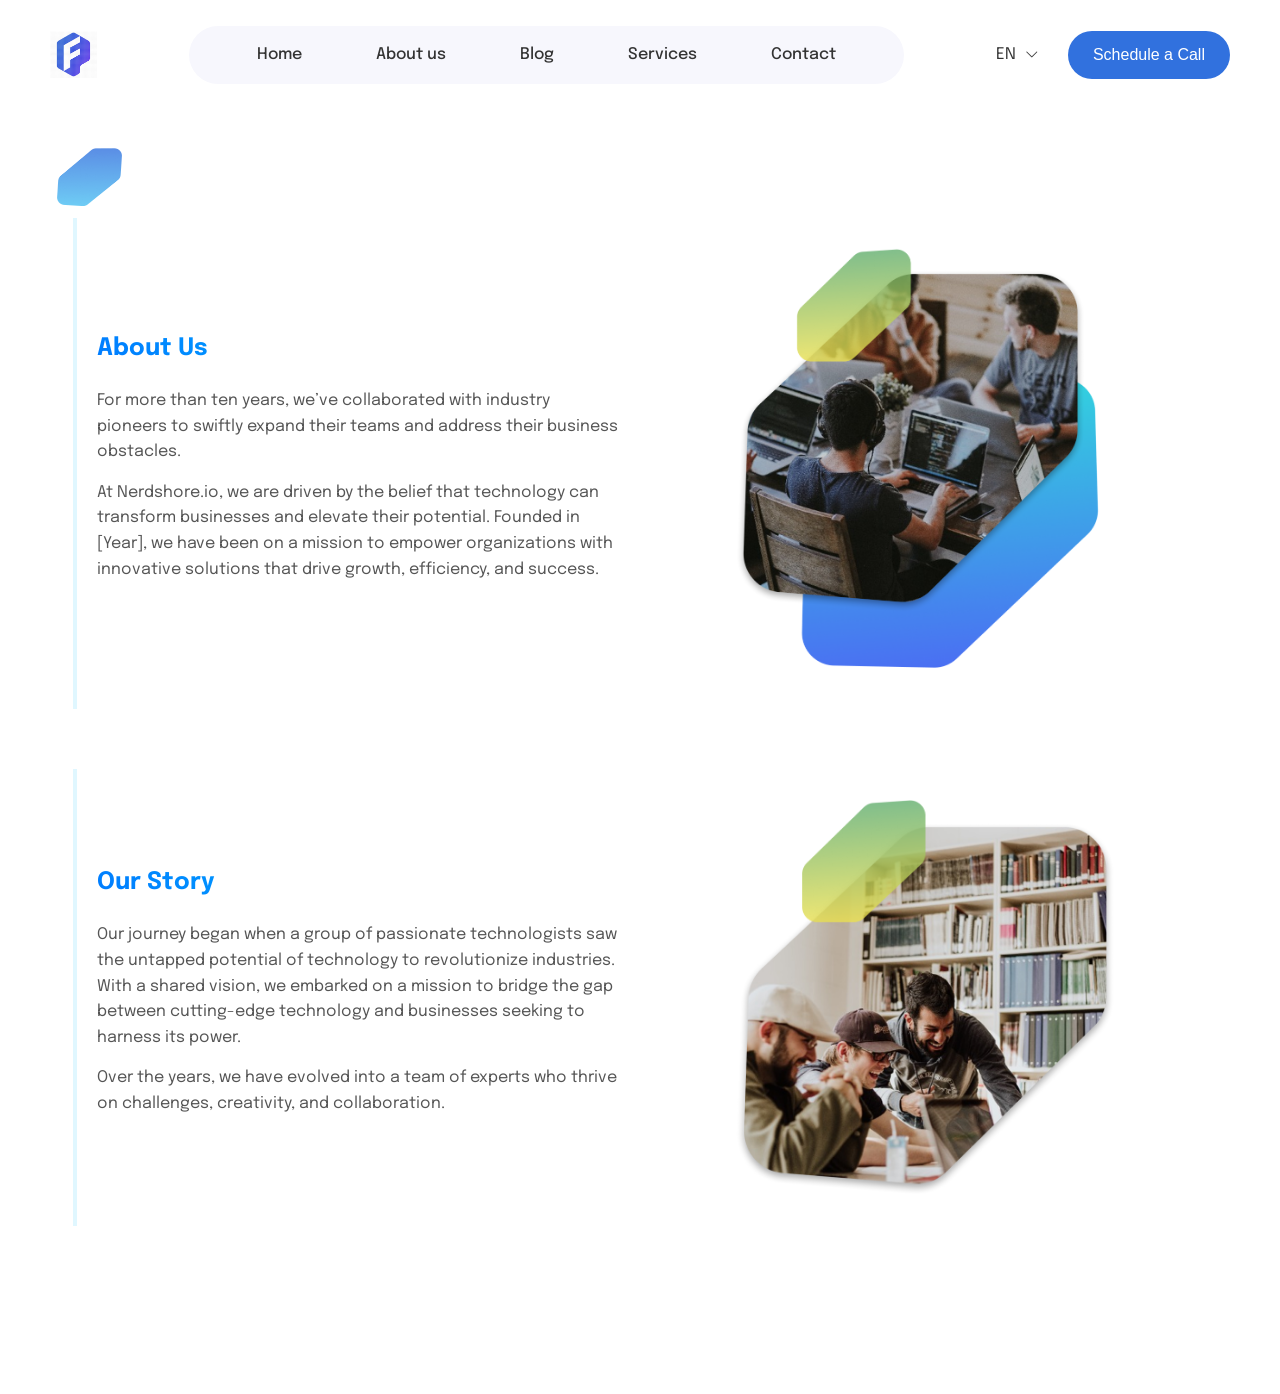
==== tech-services/about.html @ 79cf2fe4 "feat: add about us and our story" ====
<html>
  <head>
    <title>Tech Services Landing Page</title>
    <link rel="stylesheet" href="styles.css" />
  </head>
  <body>
    <header>
      <img src="./images/Logo.png" alt="Logo" width="47" height="47" />

      <nav class="navigation-menu">
        <span>Home</span>
        <span>About us</span>
        <span>Blog</span>
        <span>Services</span>
        <span>Contact</span>
      </nav>

      <nav class="lang-call">
        <div class="lang-selection">
          <span>EN</span>
          <img src="./images/arrow-down.svg" alt="Arrow down" />
        </div>

        <button class="btn btn-primary">Schedule a Call</button>
      </nav>
    </header>

    <main>
      <!-- About Us Section -->
      <section class="section about-us">
        <div class="content">
          <img
            class="brick"
            src="./images/brick_1.png"
            alt="Brick 1"
            width="65"
            height="58"
          />
          <h2>About Us</h2>
          <p>
            For more than ten years, we’ve collaborated with industry pioneers
            to swiftly expand their teams and address their business obstacles.
          </p>
          <p>
            At Nerdshore.io, we are driven by the belief that technology can
            transform businesses and elevate their potential. Founded in [Year],
            we have been on a mission to empower organizations with innovative
            solutions that drive growth, efficiency, and success.
          </p>
        </div>
        <div class="image-container">
          <img
            src="./images/Image_1.png"
            alt="Team working on laptops"
            class="section-image"
          />
        </div>
      </section>

      <!-- Our Story Section -->
      <section class="section our-story">
        <div class="content">
          <h2>Our Story</h2>
          <p>
            Our journey began when a group of passionate technologists saw the
            untapped potential of technology to revolutionize industries. With a
            shared vision, we embarked on a mission to bridge the gap between
            cutting-edge technology and businesses seeking to harness its power.
          </p>
          <p>
            Over the years, we have evolved into a team of experts who thrive on
            challenges, creativity, and collaboration.
          </p>
        </div>
        <div class="image-container">
          <img
            src="./images/Image_2.png"
            alt="Team collaborating in a library"
            class="section-image"
          />
        </div>
      </section>
    </main>

    <footer>
      <!-- Copyright, legal links, social media icons -->
    </footer>
  </body>
</html>
---- tech-services/styles.css ----
@import url("https://fonts.googleapis.com/css2?family=Epilogue:ital,wght@0,100..900;1,100..900&display=swap");

:root {
  --primary-color: #3171de;
}

* {
  box-sizing: border-box;
  padding: 0;
  margin: 0;
}

body {
  font-family: "Epilogue", sans-serif;
  font-optical-sizing: auto;
  font-weight: 400;
  font-style: normal;
  line-height: 1.6;
  color: #333;
  background-color: #fff;
}

/* ----- Components ----- */
/* Button */
.btn {
  padding: 0 25px;
  min-width: 48px;
  height: 48px;
  border-radius: 50px;
  border: none;
  outline: none;
  cursor: pointer;
  font-size: 16px;
  font-weight: 500;
}

.btn-primary {
  background: var(--primary-color);
  color: white;
}

/* ----- Header ----- */
header {
  display: flex;
  justify-content: space-between;
  align-items: center;
  padding: 26px 50px;
}

.navigation-menu {
  display: flex;
  align-items: center;
  gap: 74px;
  width: fit-content;
  padding: 16px 68px;
  border-radius: 50px;
  background: #f7f7fd;
}

.navigation-menu span {
  font-weight: 500;
  cursor: pointer;
}

.navigation-menu span:hover {
  color: var(--primary-color);
}

.lang-call {
  display: flex;
  align-items: center;
  gap: 30px;
}

.lang-selection {
  display: flex;
  align-items: center;
  gap: 10px;
  cursor: pointer;
}

/* ----- Main ----- */
main {
  padding: 108px 73px;
}

.section {
  position: relative;
  display: flex;
  align-items: center;
  gap: 40px;
  margin-bottom: 60px;
  padding: 20px;
  border-left: 4px solid #e0f7ff; /* Vertical line on the left */
}

.section h2 {
  font-size: 24px;
  color: #007bff;
  margin-bottom: 20px;
  background: linear-gradient(45deg, #007bff, #00d2ff);
  -webkit-background-clip: text;
  background-clip: text;
  color: transparent;
  font-weight: bold;
}

.section p {
  margin-bottom: 15px;
  font-size: 16px;
  color: #555;
}

.content {
  flex: 1;
}

.brick {
  position: absolute;
  top: -70px;
  left: -20px;
}

.image-container {
  flex: 1;
  display: flex;
  justify-content: center;
}

.section-image {
  width: 100%;
  max-width: 400px;
  height: auto;
  border-radius: 20px;
  padding: 10px;
  object-fit: cover;
}

/* .about-us h2 {
  background: linear-gradient(45deg, #007bff, #00d2ff);
}

.our-story h2 {
  background: linear-gradient(45deg, #92fe9d, #00d2ff);
} */

/* Responsive Design */
@media (max-width: 768px) {
  .section {
    flex-direction: column;
    text-align: center;
    border-left: none;
    border-top: 4px solid #e0f7ff; /* Vertical line as top border on mobile */
    padding-top: 20px;
  }

  .image-container {
    margin-top: 20px;
  }

  .section-image {
    max-width: 100%;
  }
}
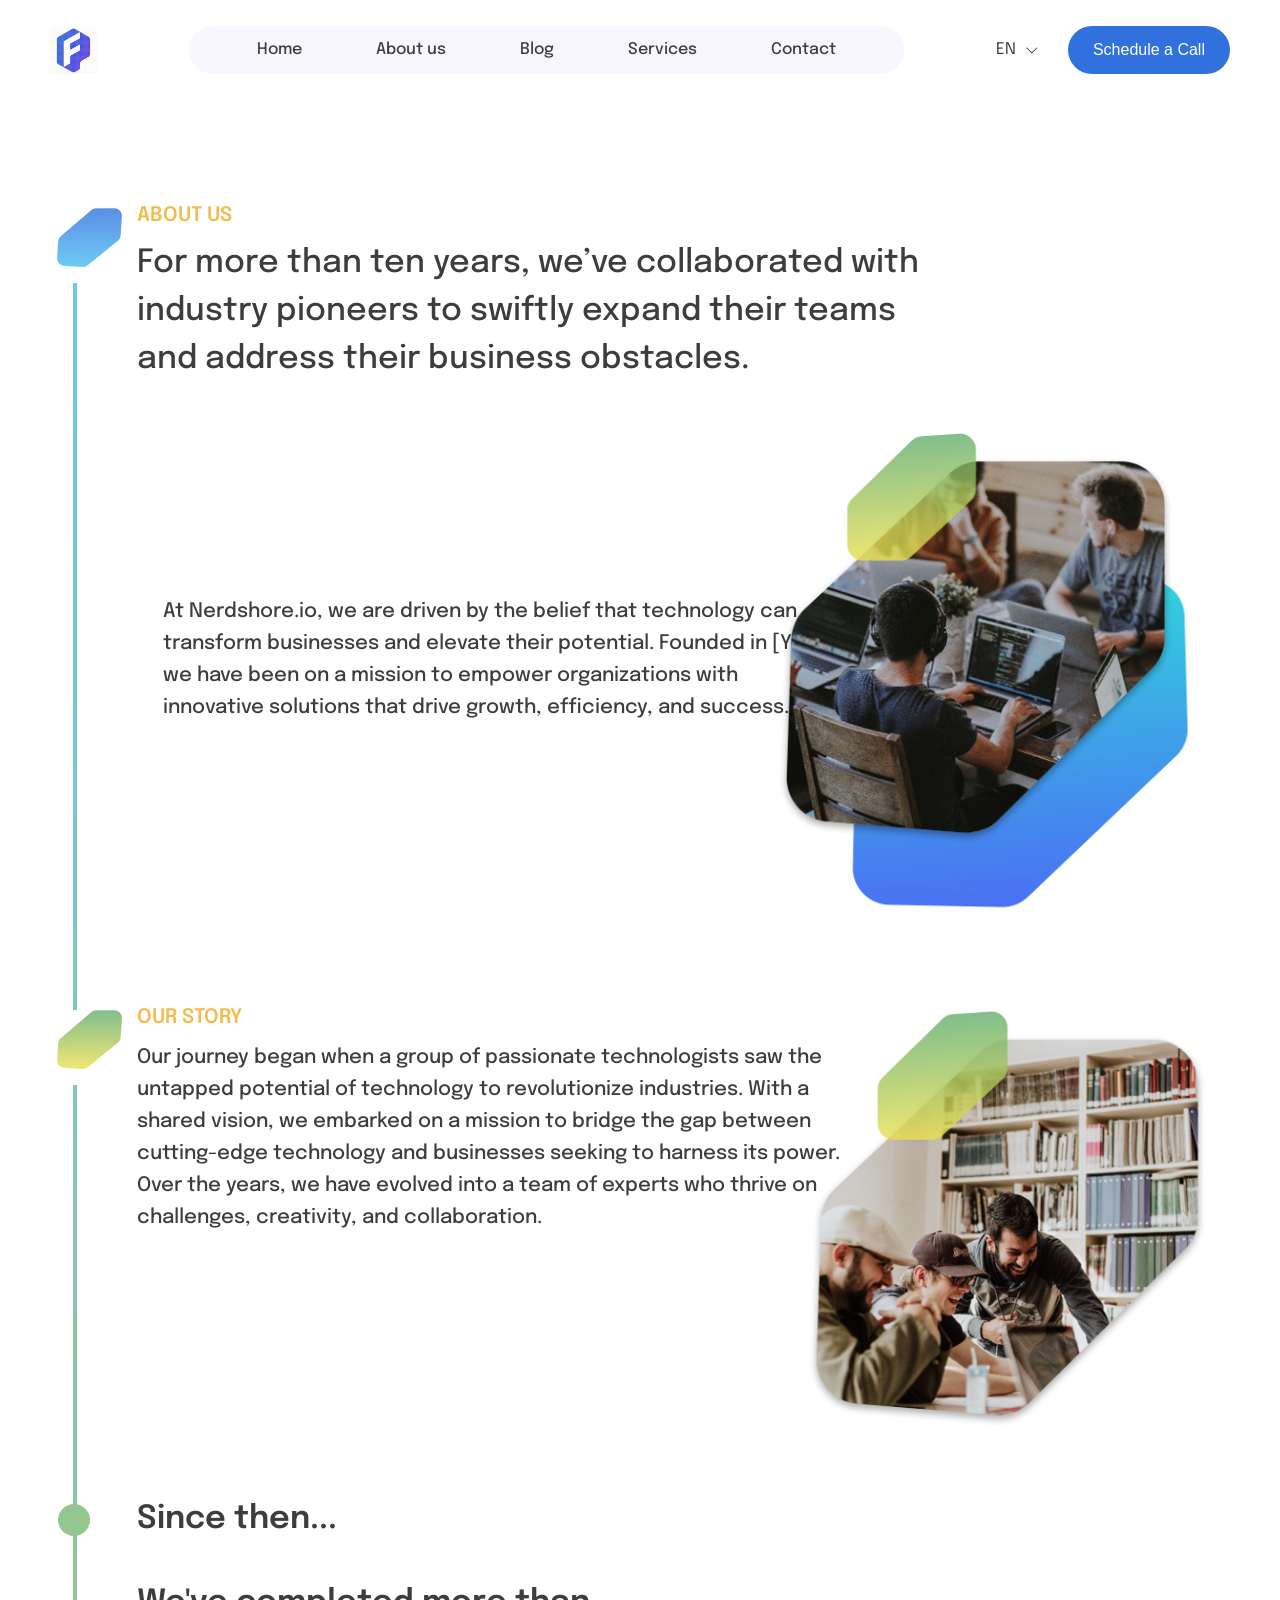
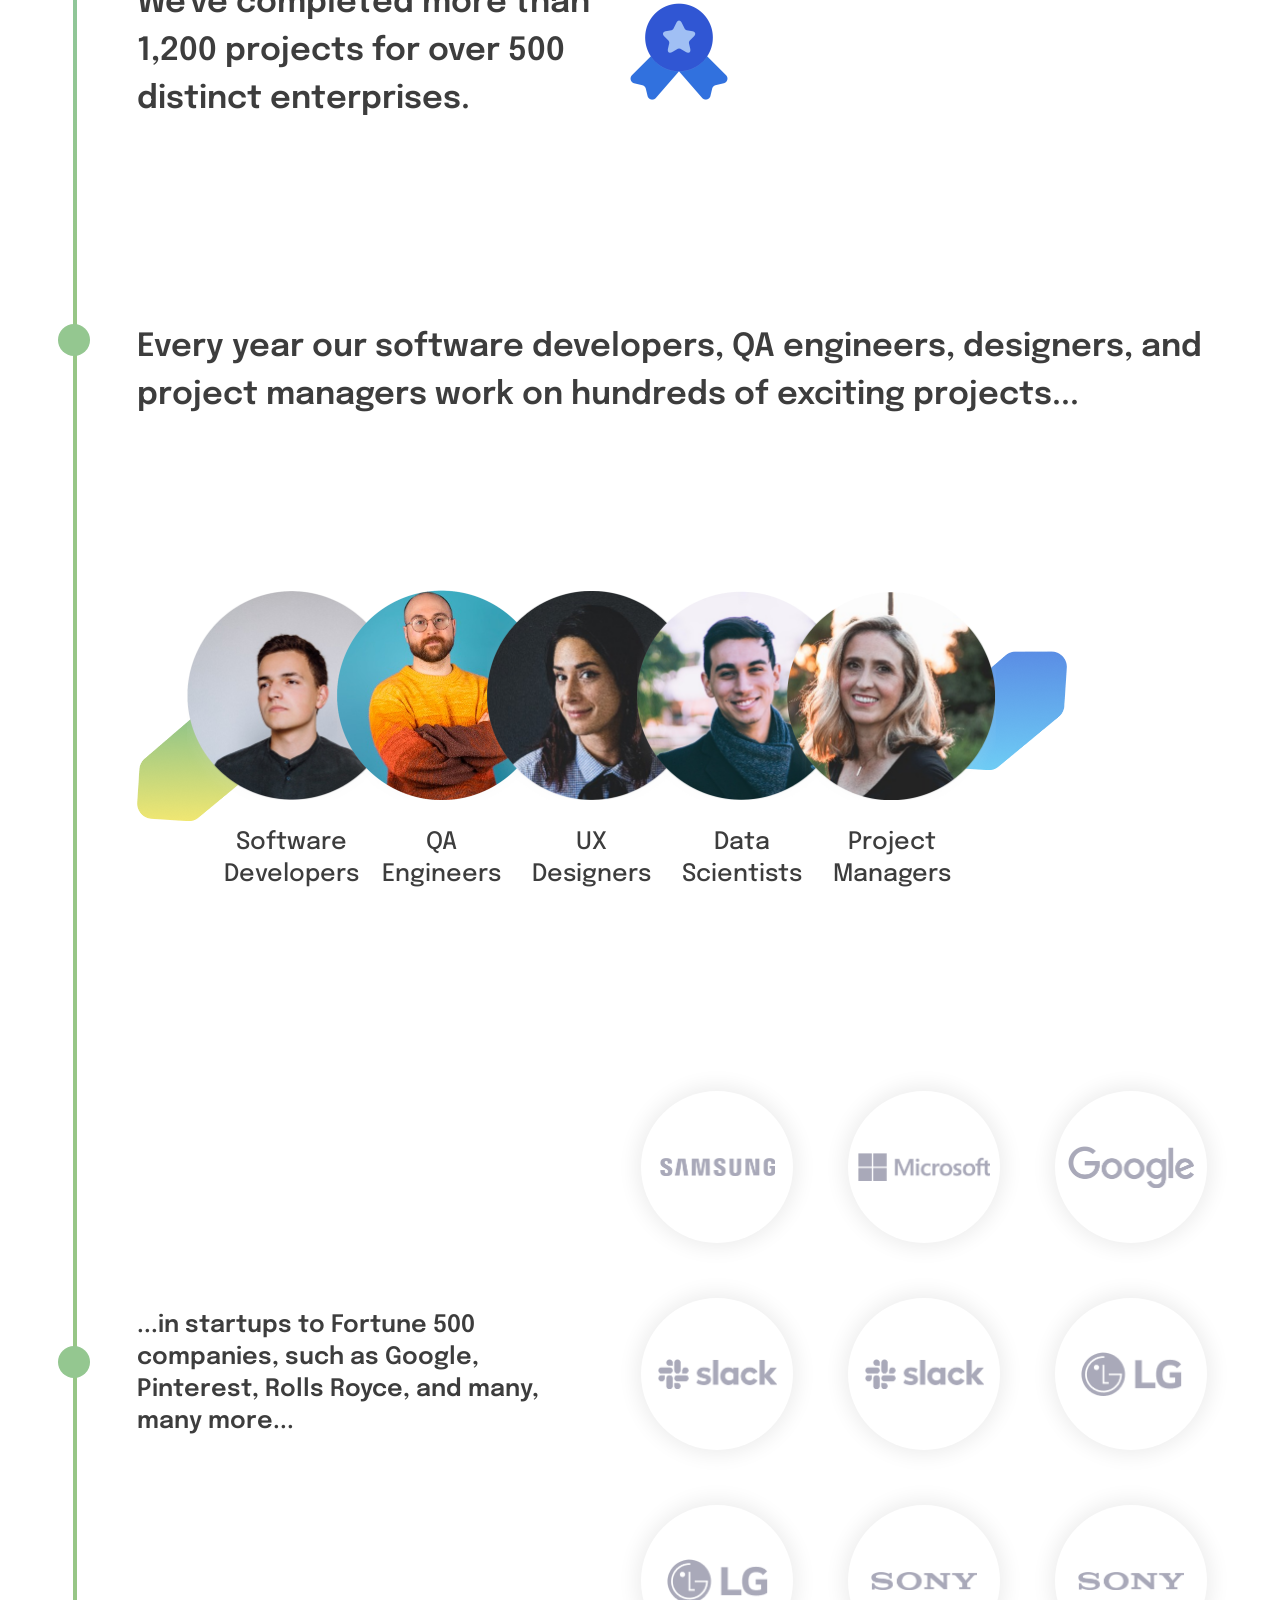
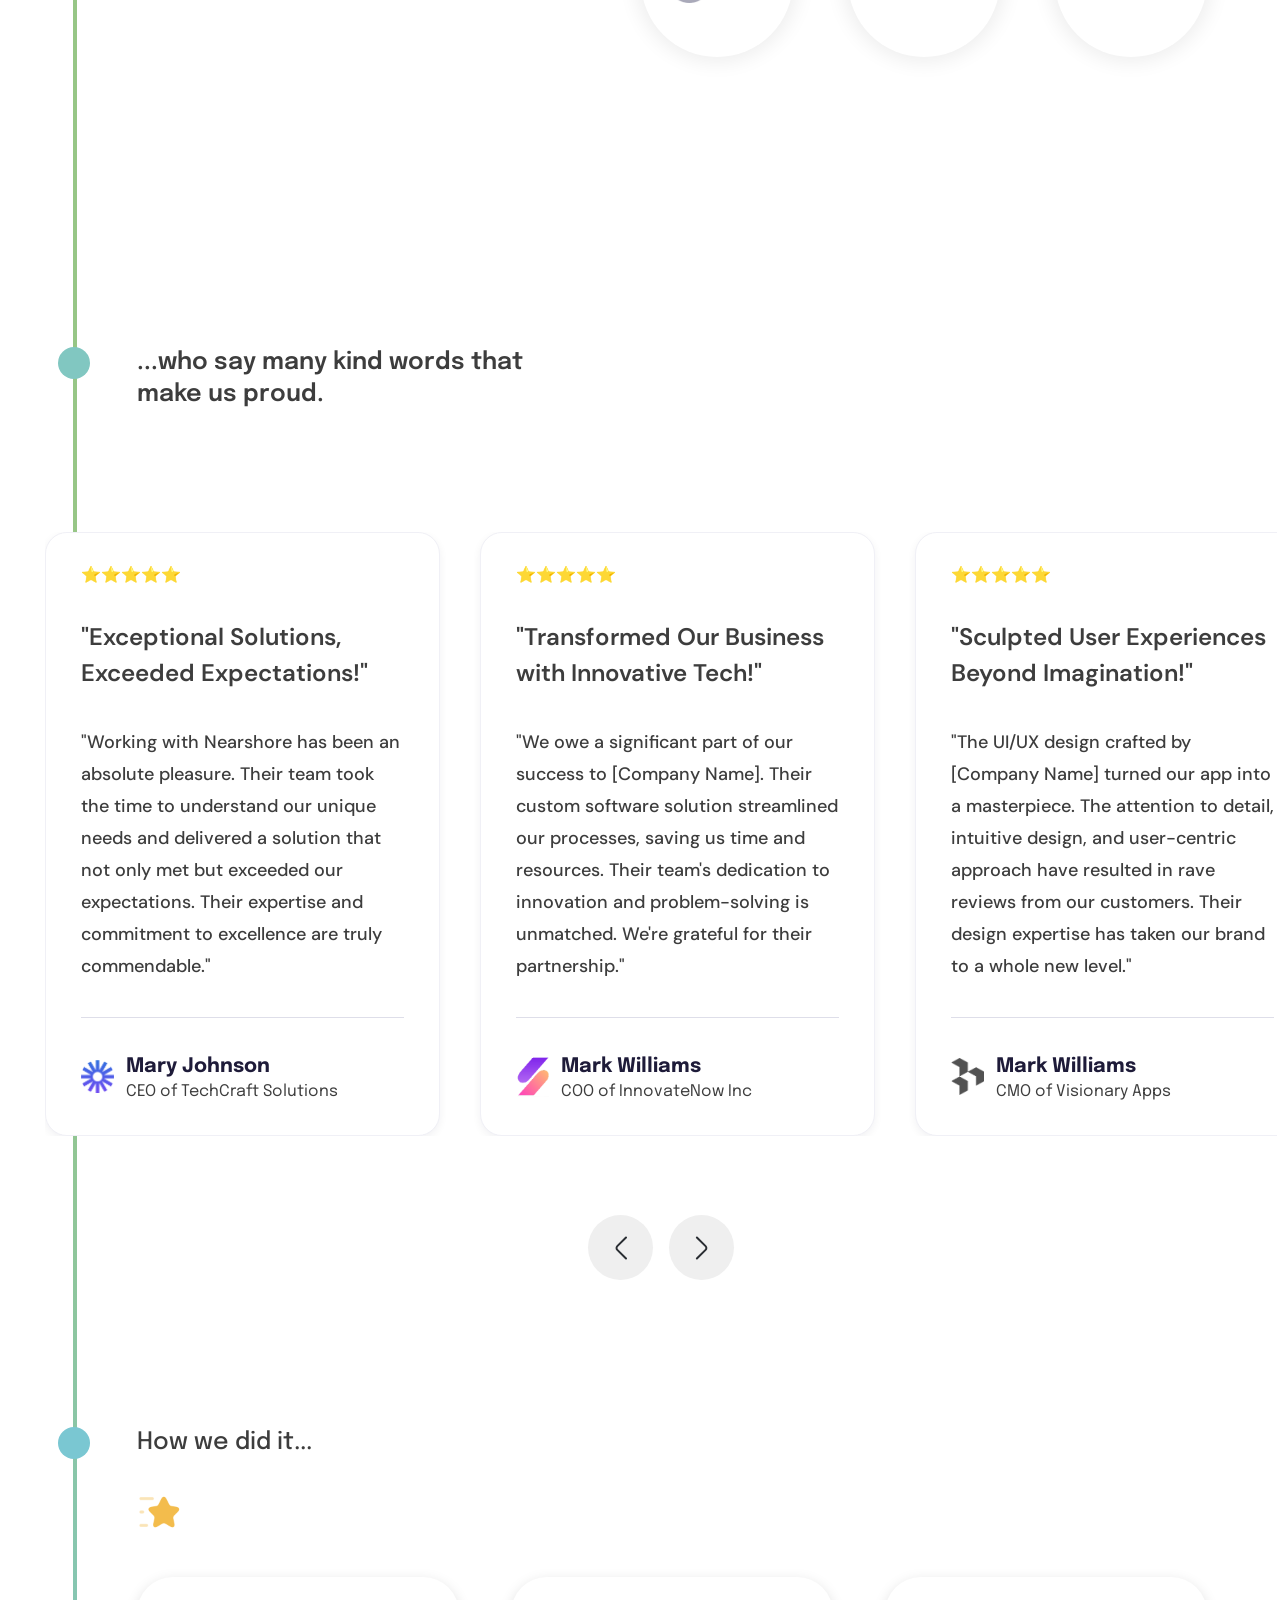
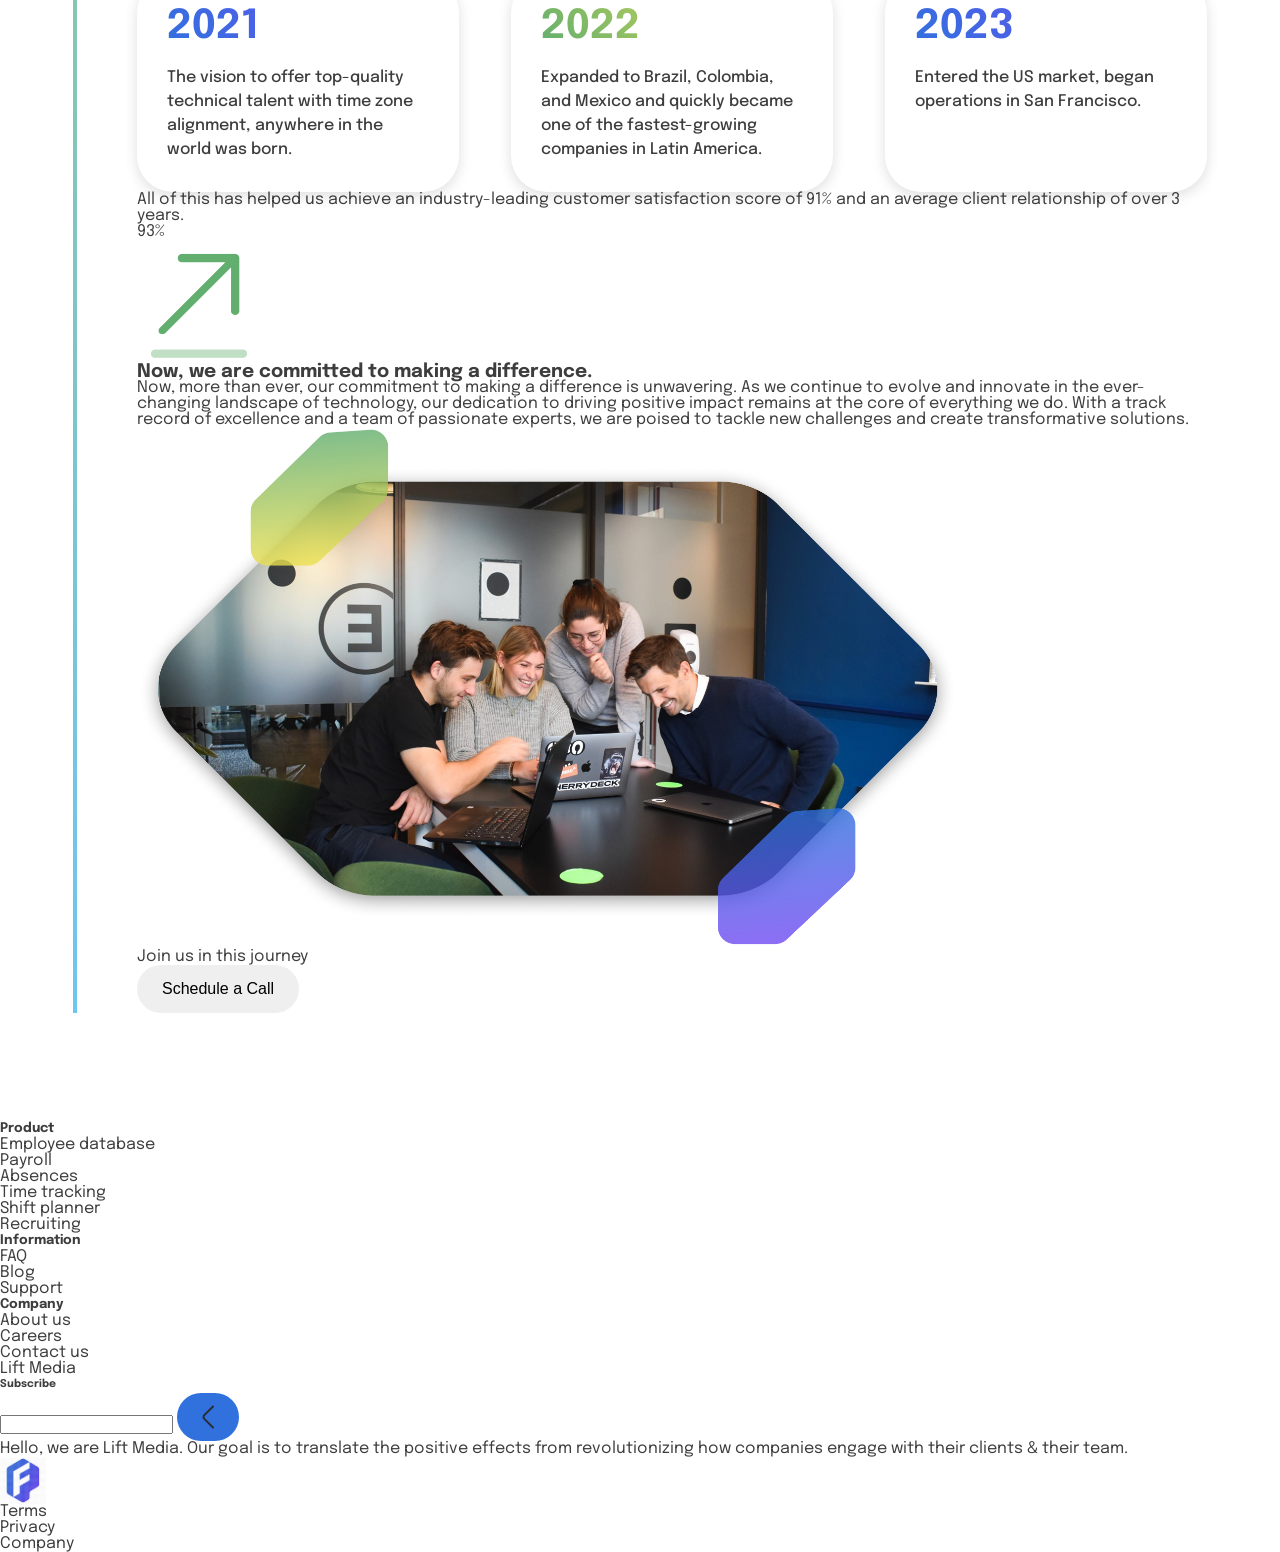
==== commit ca9655ec: "feat: add css" ====
--- a/tech-services/about.html
+++ b/tech-services/about.html
@@ -1,89 +1,385 @@
 <html>
-  <head>
-    <title>Tech Services Landing Page</title>
-    <link rel="stylesheet" href="styles.css" />
-  </head>
-  <body>
-    <header>
-      <img src="./images/Logo.png" alt="Logo" width="47" height="47" />
-
-      <nav class="navigation-menu">
-        <span>Home</span>
-        <span>About us</span>
-        <span>Blog</span>
-        <span>Services</span>
-        <span>Contact</span>
-      </nav>
-
-      <nav class="lang-call">
-        <div class="lang-selection">
-          <span>EN</span>
-          <img src="./images/arrow-down.svg" alt="Arrow down" />
-        </div>
-
-        <button class="btn btn-primary">Schedule a Call</button>
-      </nav>
-    </header>
-
-    <main>
+
+<head>
+  <title>Tech Services Landing Page</title>
+  <link rel="stylesheet" href="styles.css" />
+</head>
+
+<body>
+  <header>
+    <img src="./images/Logo.png" alt="Logo" width="47" height="47" />
+
+    <nav class="navigation-menu">
+      <span>Home</span>
+      <span>About us</span>
+      <span>Blog</span>
+      <span>Services</span>
+      <span>Contact</span>
+    </nav>
+
+    <nav class="lang-call">
+      <div class="lang-selection">
+        <span>EN</span>
+        <img src="./images/arrow-down.svg" alt="Arrow down" />
+      </div>
+
+      <button class="btn btn-primary">Schedule a Call</button>
+    </nav>
+  </header>
+
+  <main>
+    <section class="about">
       <!-- About Us Section -->
-      <section class="section about-us">
-        <div class="content">
-          <img
-            class="brick"
-            src="./images/brick_1.png"
-            alt="Brick 1"
-            width="65"
-            height="58"
-          />
-          <h2>About Us</h2>
-          <p>
-            For more than ten years, we’ve collaborated with industry pioneers
-            to swiftly expand their teams and address their business obstacles.
+      <section class="about-us">
+        <div class="brick">
+          <img src="./images/brick_1.png" alt="Brick 1" width="65" />
+        </div>
+
+        <h2 class="title">About Us</h2>
+
+        <p class="description">
+          For more than ten years, we’ve collaborated with industry pioneers
+          to swiftly expand their teams and address their business obstacles.
+        </p>
+
+        <p class="detail">
+          At Nerdshore.io, we are driven by the belief that technology can
+          transform businesses and elevate their potential. Founded in [Year],
+          we have been on a mission to empower organizations with innovative
+          solutions that drive growth, efficiency, and success.
+        </p>
+
+        <div class="image-container">
+          <img src="./images/Image_1.png" alt="Team working on laptops" width="430" />
+        </div>
+      </section>
+
+      <!-- Our Story Section -->
+      <section class="our-story">
+        <div class="brick">
+          <img src="./images/brick_2.png" alt="Brick 1" width="65" />
+        </div>
+
+        <h2 class="title">Our Story</h2>
+
+        <p class="detail">
+          Our journey began when a group of passionate technologists saw the
+          untapped potential of technology to revolutionize industries. With a
+          shared vision, we embarked on a mission to bridge the gap between
+          cutting-edge technology and businesses seeking to harness its power.
+          Over the years, we have evolved into a team of experts who thrive on
+          challenges, creativity, and collaboration.
+        </p>
+
+        <div class="image-container">
+          <img src="./images/Image_2.png" alt="Team collaborating in a library" width="400" />
+        </div>
+      </section>
+
+      <!-- Since then -->
+      <section class="since">
+        <div class="circle-point"></div>
+
+        <h1 class="title">
+          Since then...
+        </h1>
+
+        <div style="display: flex; align-items: center; gap: 16px;">
+          <p class="detail">
+            We've completed more than 1,200 projects for over 500 distinct enterprises.
           </p>
-          <p>
-            At Nerdshore.io, we are driven by the belief that technology can
-            transform businesses and elevate their potential. Founded in [Year],
-            we have been on a mission to empower organizations with innovative
-            solutions that drive growth, efficiency, and success.
-          </p>
-        </div>
-        <div class="image-container">
-          <img
-            src="./images/Image_1.png"
-            alt="Team working on laptops"
-            class="section-image"
-          />
-        </div>
-      </section>
-
-      <!-- Our Story Section -->
-      <section class="section our-story">
-        <div class="content">
-          <h2>Our Story</h2>
-          <p>
-            Our journey began when a group of passionate technologists saw the
-            untapped potential of technology to revolutionize industries. With a
-            shared vision, we embarked on a mission to bridge the gap between
-            cutting-edge technology and businesses seeking to harness its power.
-          </p>
-          <p>
-            Over the years, we have evolved into a team of experts who thrive on
-            challenges, creativity, and collaboration.
-          </p>
-        </div>
-        <div class="image-container">
-          <img
-            src="./images/Image_2.png"
-            alt="Team collaborating in a library"
-            class="section-image"
-          />
-        </div>
-      </section>
-    </main>
-
-    <footer>
-      <!-- Copyright, legal links, social media icons -->
-    </footer>
-  </body>
-</html>
+          <img src="./images/medal-star.png" alt="Medal star" width="116">
+        </div>
+      </section>
+
+      <!-- Yearly -->
+      <section class="yearly">
+        <div class="circle-point"></div>
+
+        <h1 class="title">
+          Every year our software developers, QA engineers, designers, and project managers work on hundreds of exciting
+          projects...
+        </h1>
+
+        <div class="avatar-container">
+          <div class="avatar-job">
+            <img src="./images/brick_2.png" alt="Brick 2" width="130">
+          </div>
+          <div class="avatar-job">
+            <img src="./images/Avatar_1.png" alt="Avatar 1" width="209">
+            <p>Software Developers</p>
+          </div>
+          <div class="avatar-job">
+            <img src="./images/avatar_2.png" alt="Avatar 2" width="209">
+            <p>QA Engineers</p>
+          </div>
+          <div class="avatar-job">
+            <img src="./images/avatar_3.png" alt="Avatar 3" width="209">
+            <p>UX Designers</p>
+          </div>
+          <div class="avatar-job">
+            <img src="./images/avatar_4.png" alt="Avatar 4" width="209">
+            <p>Data Scientists</p>
+          </div>
+          <div class="avatar-job">
+            <img src="./images/avatar_5.png" alt="Avatar 5" width="209">
+            <p>Project Managers</p>
+          </div>
+          <div class="avatar-job">
+            <img src="./images/brick_1.png" alt="Brick 1" width="130">
+          </div>
+        </div>
+      </section>
+
+      <section class="start-up">
+        <div class="circle-point"></div>
+
+        <p class="title">
+          ...in startups to Fortune 500 companies, such as Google, Pinterest, Rolls Royce, and many, many more...
+        </p>
+
+        <div class="companies">
+          <div class="comp-container">
+            <img src="./images/samsung.png" alt="Samsung" width="115">
+          </div>
+          <div class="comp-container">
+            <img src="./images/microsoft.png" alt="Microsoft" width="132">
+          </div>
+          <div class="comp-container">
+            <img src="./images/google.png" alt="Google" width="126">
+          </div>
+          <div class="comp-container">
+            <img src="./images/slack.png" alt="Slack" width="119">
+          </div>
+          <div class="comp-container">
+            <img src="./images/slack.png" alt="Slack" width="119">
+          </div>
+          <div class="comp-container">
+            <img src="./images/lg.png" alt="LG" width="101">
+          </div>
+          <div class="comp-container">
+            <img src="./images/lg.png" alt="LG" width="101">
+          </div>
+          <div class="comp-container">
+            <img src="./images/sony.png" alt="Sony" width="106">
+          </div>
+          <div class="comp-container">
+            <img src="./images/sony.png" alt="Sony" width="106">
+          </div>
+        </div>
+      </section>
+
+      <section class="review-slide">
+        <div class="circle-point"></div>
+        <p class="title">
+          ...who say many kind words that make us proud.
+        </p>
+
+        <div class="review-container">
+          <div class="slide">
+            <div class="review">
+              <div class="star">⭐⭐⭐⭐⭐</div>
+              <h3 class="title">"Exceptional Solutions, Exceeded Expectations!"</h3>
+              <p class="detail">
+                "Working with Nearshore has been an absolute pleasure. Their team took the time to understand our unique
+                needs and delivered a solution that not only met but exceeded our expectations. Their expertise and
+                commitment to excellence are truly commendable."
+              </p>
+              <div class="divider"></div>
+              <div class="info">
+                <img src="./images/loom.png" alt="Loom" width="33">
+                <div class="info-detail">
+                  <p class="name">Mary Johnson</p>
+                  <p class="company">CEO of TechCraft Solutions</p>
+                </div>
+              </div>
+            </div>
+            <div class="review">
+              <div class="star">⭐⭐⭐⭐⭐</div>
+              <h3 class="title">"Transformed Our Business with Innovative Tech!"</h3>
+              <p class="detail">
+                "We owe a significant part of our success to [Company Name]. Their custom software solution streamlined
+                our processes, saving us time and resources. Their team's dedication to innovation and problem-solving
+                is
+                unmatched. We're grateful for their partnership."
+              </p>
+              <div class="divider"></div>
+              <div class="info">
+                <img src="./images/innovate.png" alt="Innovative" width="33">
+                <div class="info-detail">
+                  <p class="name">Mark Williams</p>
+                  <p class="company">COO of InnovateNow Inc</p>
+                </div>
+              </div>
+            </div>
+            <div class="review">
+              <div class="star">⭐⭐⭐⭐⭐</div>
+              <h3 class="title">"Sculpted User Experiences Beyond Imagination!"</h3>
+              <p class="detail">
+                "The UI/UX design crafted by [Company Name] turned our app into a masterpiece. The attention to detail,
+                intuitive design, and user-centric approach have resulted in rave reviews from our customers. Their
+                design
+                expertise has taken our brand to a whole new level."
+              </p>
+              <div class="divider"></div>
+              <div class="info">
+                <img src="./images/visionary.png" alt="Visionary" width="33">
+                <div class="info-detail">
+                  <p class="name">Mark Williams</p>
+                  <p class="company">CMO of Visionary Apps</p>
+                </div>
+              </div>
+            </div>
+            <div class="review">
+              <div class="star">⭐⭐⭐⭐⭐</div>
+              <h3 class="title">"Sculpted User Experiences Beyond Imagination!"</h3>
+              <p class="detail">
+                "The UI/UX design crafted by [Company Name] turned our app into a masterpiece. The attention to detail,
+                intuitive design, and user-centric approach have resulted in rave reviews from our customers. Their
+                design
+                expertise has taken our brand to a whole new level."
+              </p>
+              <div class="divider"></div>
+              <div class="info">
+                <img src="./images/visionary.png" alt="Visionary" width="33">
+                <div class="info-detail">
+                  <p class="name">Emily Clark</p>
+                  <p class="company">CMO of Visionary Apps</p>
+                </div>
+              </div>
+            </div>
+          </div>
+
+          <div class="control-btns">
+            <button class="btn">
+              <img src="./images/arrow-right.svg" alt="Arrow right">
+            </button>
+            <button class="btn">
+              <img src="./images/arrow-left.svg" alt="Arrow left">
+            </button>
+          </div>
+        </div>
+      </section>
+
+      <section class="how">
+        <div class="circle-point"></div>
+        <p class="title">
+          How we did it...
+        </p>
+
+        <img src="./images/star.png" alt="Star" width="46" style="margin-bottom: 42px;">
+
+        <div class="years">
+          <div class="left">
+            <h2 class="year-gradient">2021</h2>
+            <p class="detail">
+              The vision to offer top-quality technical talent with time zone alignment, anywhere in the world was
+              born.
+            </p>
+          </div>
+
+          <div class="center">
+            <h2 class="year-gradient">2022</h2>
+            <p class="detail">
+              Expanded to Brazil, Colombia, and Mexico and quickly became one of the fastest-growing companies in Latin
+              America.
+            </p>
+          </div>
+
+          <div class="right">
+            <h2 class="year-gradient">2023</h2>
+            <p class="detail">
+              Entered the US market, began operations in San Francisco.
+            </p>
+          </div>
+        </div>
+      </section>
+
+      <section class="sastifaction">
+        <p class="title">
+          All of this has helped us achieve an industry-leading customer satisfaction score of 91% and an average client
+          relationship of over 3 years.
+        </p>
+        <div class="percentage">93%</div>
+        <img src="./images/send.png" alt="Send" width="124">
+      </section>
+
+      <section class="join-us">
+        <h1>Now, we are committed to making a difference.</h1>
+        <p>
+          Now, more than ever, our commitment to making a difference is unwavering. As we continue to evolve and
+          innovate in the ever-changing landscape of technology, our dedication to driving positive impact remains at
+          the core of everything we do. With a track record of excellence and a team of passionate experts, we are
+          poised to tackle new challenges and create transformative solutions.
+        </p>
+        <img src="./images/Group_3.png" alt="Group_3" width="820">
+        <p>Join us in this journey</p>
+        <button class="btn btn-gradient">Schedule a Call</button>
+      </section>
+    </section>
+  </main>
+
+  <footer>
+    <section class="up">
+      <div class="product">
+        <h5>Product</h5>
+        <p>Employee database</p>
+        <p>Payroll</p>
+        <p>Absences</p>
+        <p>Time tracking</p>
+        <p>Shift planner</p>
+        <p>Recruiting</p>
+      </div>
+      <div class="information">
+        <h5>Information</h5>
+        <p>FAQ</p>
+        <p>Blog</p>
+        <p>Support</p>
+      </div>
+      <div class="comparny">
+        <h5>Company</h5>
+        <p>About us</p>
+        <p>Careers</p>
+        <p>Contact us</p>
+        <p>Lift Media</p>
+      </div>
+      <div class="subscribe">
+        <h6>Subscribe</h6>
+        <div class="email-input">
+          <input type="text">
+          <button class="btn btn-primary">
+            <img src="./images/arrow-right.svg" alt="Arrow right">
+          </button>
+        </div>
+        <p>
+          Hello, we are Lift Media. Our goal is to translate the positive effects from revolutionizing how companies
+          engage with their clients & their team.
+        </p>
+      </div>
+    </section>
+
+    <div class="divider"></div>
+
+    <section class="down">
+      <img src="./images/Logo.png" alt="Logo" width="46">
+      <ul>
+        <li>Terms</li>
+        <li>Privacy</li>
+        <li>Company</li>
+      </ul>
+      <div class="social">
+        <div class="linkedin">
+          <img src="" alt="">
+        </div>
+        <div class="linkedin">
+          <img src="" alt="">
+        </div>
+        <div class="linkedin">
+          <img src="" alt="">
+        </div>
+      </div>
+    </section>
+  </footer>
+</body>
+
+</html>
--- a/tech-services/styles.css
+++ b/tech-services/styles.css
@@ -1,4 +1,4 @@
-@import url("https://fonts.googleapis.com/css2?family=Epilogue:ital,wght@0,100..900;1,100..900&display=swap");
+@import url('https://fonts.googleapis.com/css2?family=DM+Sans:ital,opsz,wght@0,9..40,100..1000;1,9..40,100..1000&family=Epilogue:ital,wght@0,100..900;1,100..900&display=swap');
 
 :root {
   --primary-color: #3171de;
@@ -15,13 +15,17 @@
   font-optical-sizing: auto;
   font-weight: 400;
   font-style: normal;
-  line-height: 1.6;
-  color: #333;
+  line-height: 16px;
+  color: #3D3D3D;
   background-color: #fff;
 }
 
-/* ----- Components ----- */
-/* Button */
+ul,
+ol {
+  list-style: none;
+}
+
+/* ----- Other ----- */
 .btn {
   padding: 0 25px;
   min-width: 48px;
@@ -39,6 +43,46 @@
   color: white;
 }
 
+h2.title {
+  margin-bottom: 16px;
+  font-size: 20px;
+  font-weight: 600;
+  color: #F3BC4C;
+  text-transform: uppercase;
+}
+
+.brick {
+  position: absolute;
+  top: 0;
+  left: -80px;
+  background: #ffffff;
+}
+
+.description {
+  width: 784px;
+  font-size: 32px;
+  font-weight: 500;
+  line-height: 48px;
+  word-wrap: break-word;
+}
+
+.detail {
+  width: 729px;
+  font-size: 20px;
+  font-weight: 500;
+  line-height: 32px;
+  word-wrap: break-word;
+}
+
+.circle-point {
+  position: absolute;
+  top: 0px;
+  left: -79px;
+  width: 32px;
+  height: 32px;
+  border-radius: 999px;
+}
+
 /* ----- Header ----- */
 header {
   display: flex;
@@ -84,73 +128,365 @@
   padding: 108px 73px;
 }
 
-.section {
+.about {
+  padding: 0 0 0 60px;
+  width: 100%;
+  height: fit-content;
+  border-left: 4px solid;
+  border-image: linear-gradient(180deg, #6CC6F3 0%, #97C686 30%, #97C686 70%, #6CC6F3 100%) 1;
+  border-radius: 8px;
+}
+
+/* About us */
+.about-us {
   position: relative;
+  padding-bottom: 260px;
+}
+
+.about-us .brick {
+  padding-bottom: 16px;
+}
+
+.about-us .detail {
+  margin-top: 186px;
+  padding: 26px;
+}
+
+.about-us .image-container {
+  position: absolute;
+  bottom: 90px;
+  right: 0;
+}
+
+/* Our story */
+.our-story {
+  position: relative;
+  padding-bottom: 270px;
+}
+
+.our-story .brick {
+  padding-bottom: 16px;
+}
+
+.our-story .image-container {
+  position: absolute;
+  top: 0;
+  right: 0;
+}
+
+/* Since, Yearly */
+.since,
+.yearly,
+.start-up {
+  position: relative;
+  margin-bottom: 200px;
+}
+
+.since .circle-point,
+.yearly .circle-point,
+.start-up .circle-point {
+  background-color: #94C790;
+}
+
+.since .title,
+.since .detail,
+.yearly .title {
+  font-size: 32px;
+  line-height: 32px;
+  font-weight: 600;
+}
+
+.since .title {
+  margin-bottom: 44px;
+}
+
+.since .detail {
+  width: 468px;
+  line-height: 48px;
+}
+
+.yearly .title {
+  margin-bottom: 171px;
+  line-height: 48px;
+}
+
+.yearly .avatar-container {
+  position: relative;
+  height: 300px;
+  width: 1083px;
+  margin: 0 auto;
+}
+
+.yearly .avatar-job {
+  width: fit-content;
+  display: flex;
+  flex-direction: column;
+  align-items: center;
+  gap: 27px;
+}
+
+.yearly .avatar-job p {
+  width: 139px;
+  word-wrap: break-word;
+  font-size: 24px;
+  font-weight: 500;
+  line-height: 32px;
+  text-align: center;
+}
+
+.yearly .avatar-container .avatar-job:nth-child(1) {
+  position: absolute;
+  bottom: 70px;
+  left: 0;
+  z-index: 1;
+}
+
+.yearly .avatar-container .avatar-job:nth-child(2) {
+  position: absolute;
+  bottom: 0;
+  left: 50px;
+  z-index: 2;
+}
+
+.yearly .avatar-container .avatar-job:nth-child(3) {
+  position: absolute;
+  bottom: 0;
+  left: 200px;
+  z-index: 3;
+}
+
+.yearly .avatar-container .avatar-job:nth-child(4) {
+  position: absolute;
+  bottom: 0;
+  left: 350px;
+  z-index: 4;
+}
+
+.yearly .avatar-container .avatar-job:nth-child(5) {
+  position: absolute;
+  bottom: 0;
+  left: 500px;
+  z-index: 5;
+}
+
+.yearly .avatar-container .avatar-job:nth-child(6) {
+  position: absolute;
+  bottom: 0;
+  left: 650px;
+  z-index: 6;
+}
+
+.yearly .avatar-container .avatar-job:nth-child(7) {
+  position: absolute;
+  top: 60px;
+  left: 800px;
+  z-index: 1;
+}
+
+/* Startup */
+.start-up {
+  display: flex;
+  align-items: center;
+  gap: 60px;
+  margin-bottom: 290px;
+}
+
+.start-up .circle-point {
+  transform: translate(0, 255px);
+}
+
+.start-up .title,
+.review-slide .title {
+  width: 452px;
+  font-size: 24px;
+  font-weight: 600;
+  line-height: 32px;
+  word-wrap: break-word;
+}
+
+.start-up .companies {
+  display: grid;
+  grid-template-columns: repeat(3, 1fr);
+  gap: 55px;
+}
+
+.start-up .companies .comp-container {
+  width: 152px;
+  height: 152px;
+  display: flex;
+  align-items: center;
+  justify-content: center;
+  border-radius: 999px;
+  box-shadow: 0px 0px 20px 5px rgba(0, 0, 0, 0.07);
+}
+
+/* Kind words */
+.review-slide {
+  position: relative;
+  height: 900px;
+  margin-bottom: 180px;
+}
+
+.review-slide .circle-point {
+  background-color: #81C7C1;
+}
+
+.review-slide .review-container {
+  position: absolute;
+  top: 106px;
+  left: -140px;
+  padding: 79px 0 79px 48px;
+  width: 100vw;
+  z-index: 10;
+}
+
+.review-slide .slide {
   display: flex;
   align-items: center;
   gap: 40px;
-  margin-bottom: 60px;
-  padding: 20px;
-  border-left: 4px solid #e0f7ff; /* Vertical line on the left */
-}
-
-.section h2 {
+  margin-bottom: 79px;
+  overflow: hidden;
+}
+
+.review-slide .review {
+  flex: 1;
+  display: flex;
+  flex-direction: column;
+  gap: 35px;
+  padding: 35px;
+  min-width: 395px;
+  border: 1px solid #F0F0F6;
+  border-radius: 22px;
+  box-shadow: 0 3px 9px rgba(13, 10, 44, 0.06);
+  background: white;
+  overflow: hidden;
+}
+
+.review-slide .review .title {
+  width: 100%;
+  font-family: "DM Sans", sans-serif;
   font-size: 24px;
-  color: #007bff;
-  margin-bottom: 20px;
-  background: linear-gradient(45deg, #007bff, #00d2ff);
+  font-weight: 600;
+  line-height: 36px;
+  word-wrap: break-word;
+}
+
+.review-slide .review .detail {
+  width: 100%;
+  font-family: "DM Sans", sans-serif;
+  font-size: 18px;
+  line-height: 32px;
+  word-wrap: break-word;
+}
+
+.review-slide .review .divider {
+  width: 100%;
+  border-top: 1px solid #DEDEE9;
+}
+
+.review-slide .review .info {
+  display: flex;
+  align-items: center;
+  gap: 12px;
+}
+
+.review-slide .review .info-detail .name {
+  margin-bottom: 3px;
+  font-size: 20px;
+  font-weight: 700;
+  line-height: 28px;
+  color: #1E1B39;
+}
+
+.review-slide .control-btns {
+  width: 100%;
+  display: flex;
+  justify-content: center;
+  align-items: center;
+  gap: 16px;
+}
+
+.review-slide .control-btns .btn {
+  width: 65px;
+  height: 65px;
+  display: flex;
+  align-items: center;
+  justify-content: center;
+  border-radius: 100px;
+}
+
+/* How */
+.how {
+  position: relative;
+}
+
+.how .circle-point {
+  background: #7AC7D2;
+}
+
+.how .title {
+  margin-bottom: 30px;
+  font-size: 24px;
+  font-weight: 500;
+  line-height: 32px;
+}
+
+.how .years {
+  display: flex;
+  align-items: stretch;
+  gap: 52px;
+}
+
+.how .years div {
+  flex: 1;
+  padding: 30px;
+  width: 385px;
+  border-radius: 36px;
+  box-shadow: 0 4px 14px rgba(0, 0, 0, 0.13);
+}
+
+.how .years .detail {
+  width: 100%;
+  font-size: 16px;
+  line-height: 24px;
+  word-wrap: break-word;
+}
+
+.how .years .year-gradient {
+  margin-bottom: 19px;
+  font-size: 40px;
+  font-weight: 700;
+  line-height: 40px;
+}
+
+.how .years .left .year-gradient {
+  background: linear-gradient(45deg, #3171DE, #704AF2);
   -webkit-background-clip: text;
   background-clip: text;
   color: transparent;
-  font-weight: bold;
-}
-
-.section p {
-  margin-bottom: 15px;
-  font-size: 16px;
-  color: #555;
-}
-
-.content {
-  flex: 1;
-}
-
-.brick {
-  position: absolute;
-  top: -70px;
-  left: -20px;
-}
-
-.image-container {
-  flex: 1;
-  display: flex;
-  justify-content: center;
-}
-
-.section-image {
-  width: 100%;
-  max-width: 400px;
-  height: auto;
-  border-radius: 20px;
-  padding: 10px;
-  object-fit: cover;
-}
-
-/* .about-us h2 {
-  background: linear-gradient(45deg, #007bff, #00d2ff);
-}
-
-.our-story h2 {
-  background: linear-gradient(45deg, #92fe9d, #00d2ff);
-} */
-
-/* Responsive Design */
+}
+
+.how .years .center .year-gradient {
+  background: linear-gradient(45deg, #62AE6E, #EDE14F);
+  -webkit-background-clip: text;
+  background-clip: text;
+  color: transparent;
+}
+
+.how .years .right .year-gradient {
+  background: linear-gradient(45deg, #3171DE, #704AF2);
+  -webkit-background-clip: text;
+  background-clip: text;
+  color: transparent;
+}
+
+/*
 @media (max-width: 768px) {
   .section {
     flex-direction: column;
     text-align: center;
     border-left: none;
-    border-top: 4px solid #e0f7ff; /* Vertical line as top border on mobile */
+    border-top: 4px solid #e0f7ff;
     padding-top: 20px;
   }
 
@@ -161,4 +497,4 @@
   .section-image {
     max-width: 100%;
   }
-}
+} */
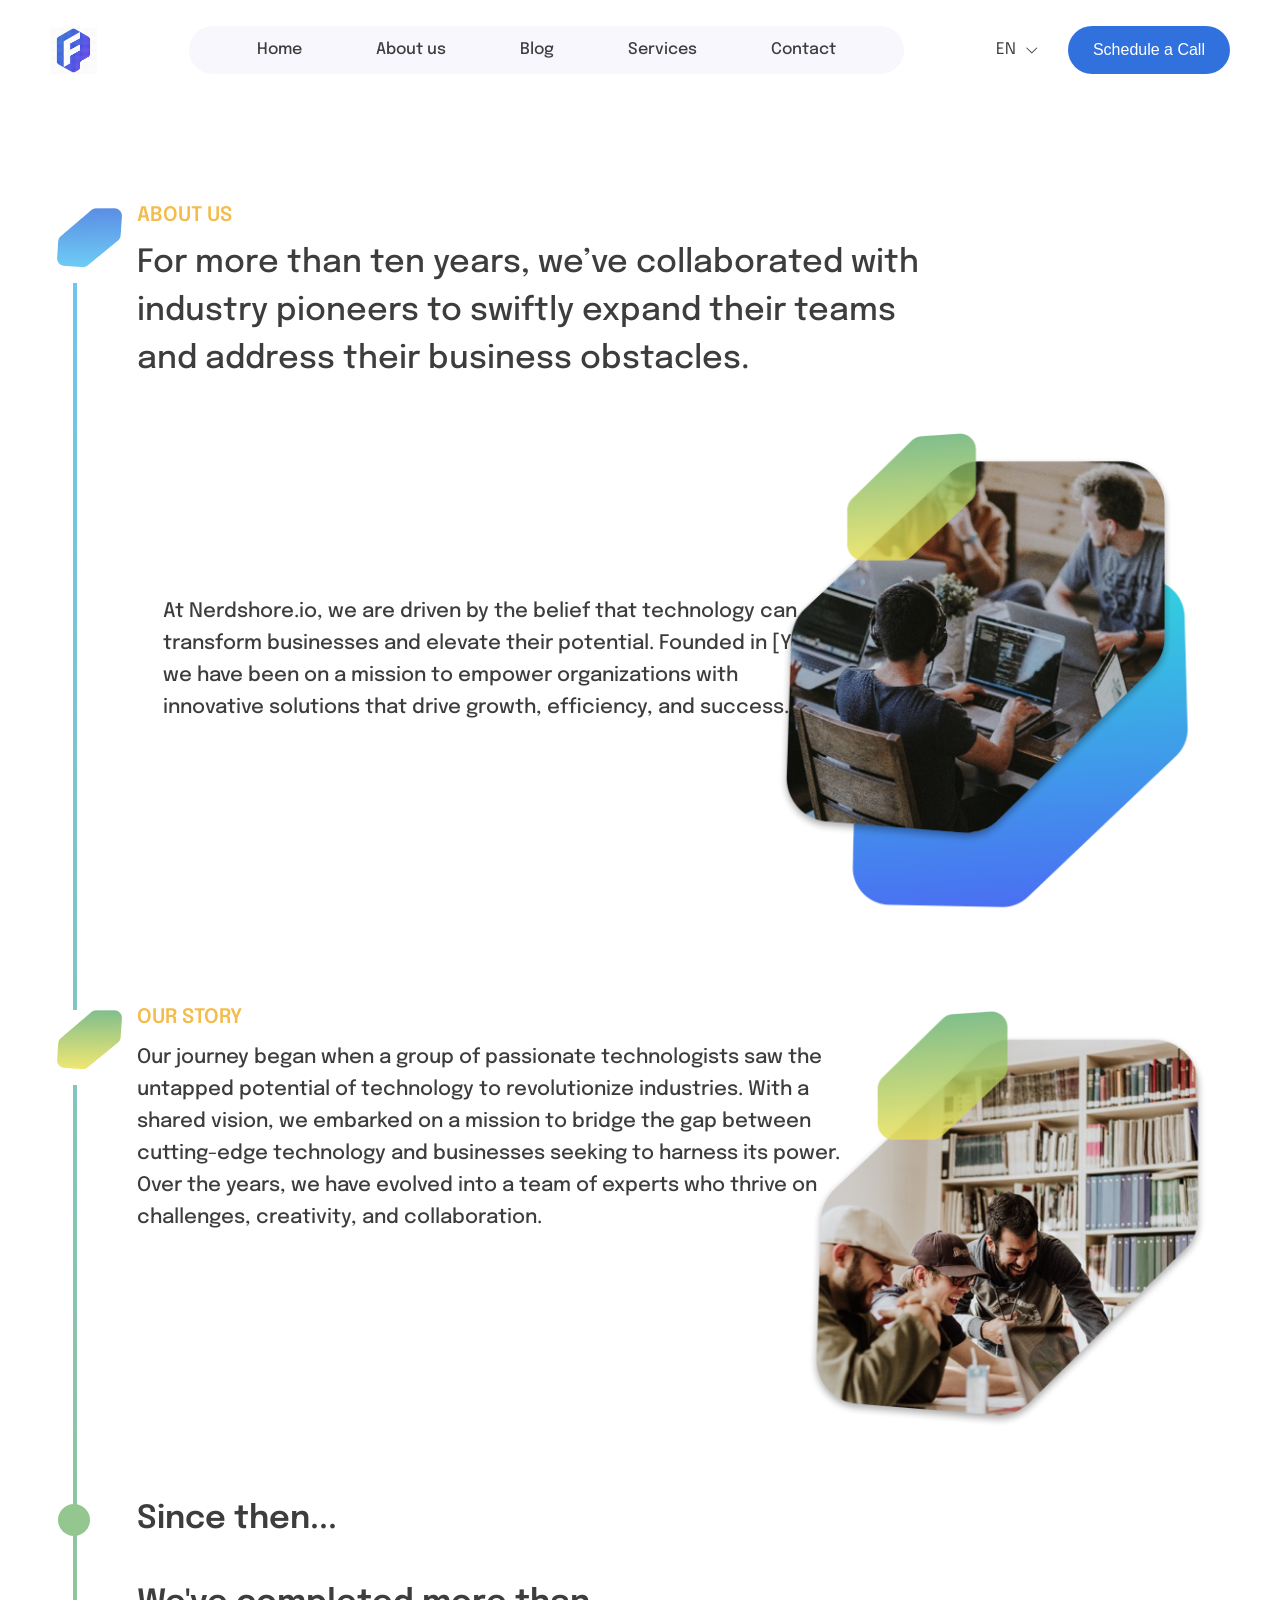
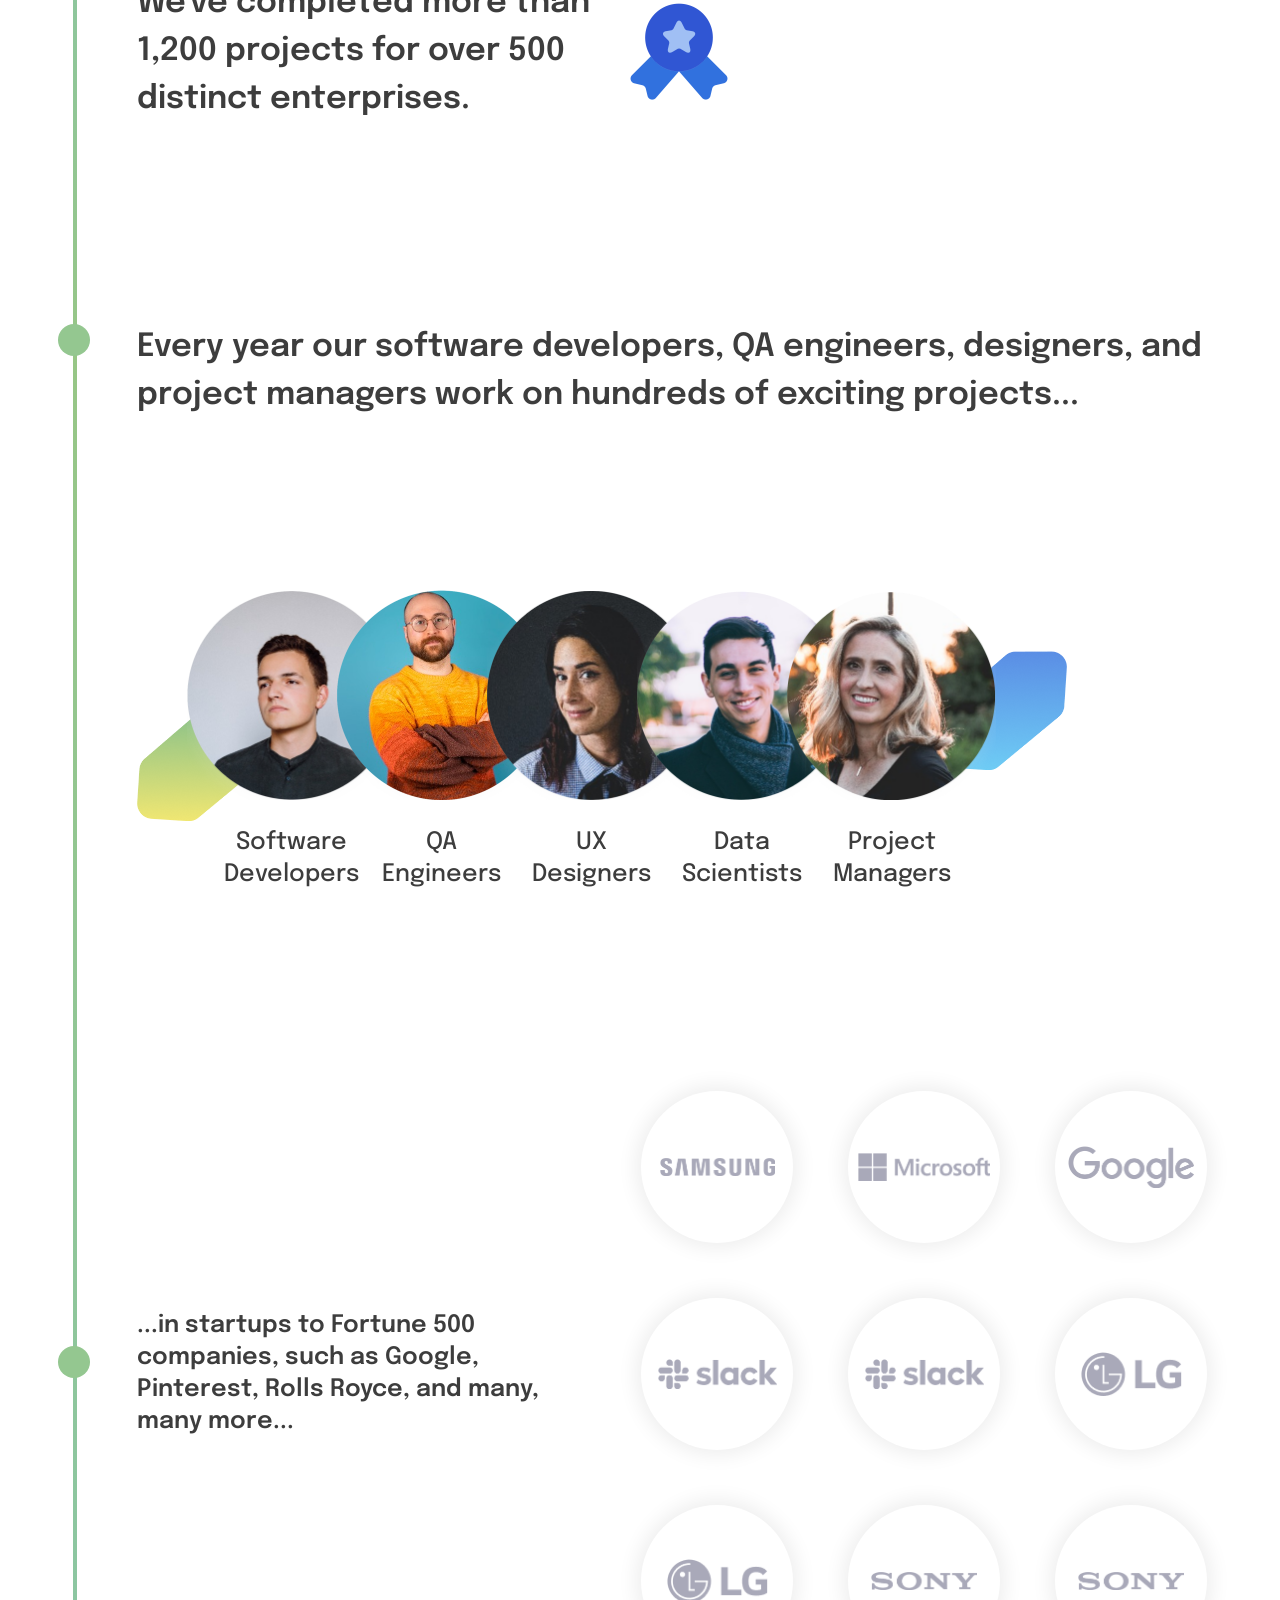
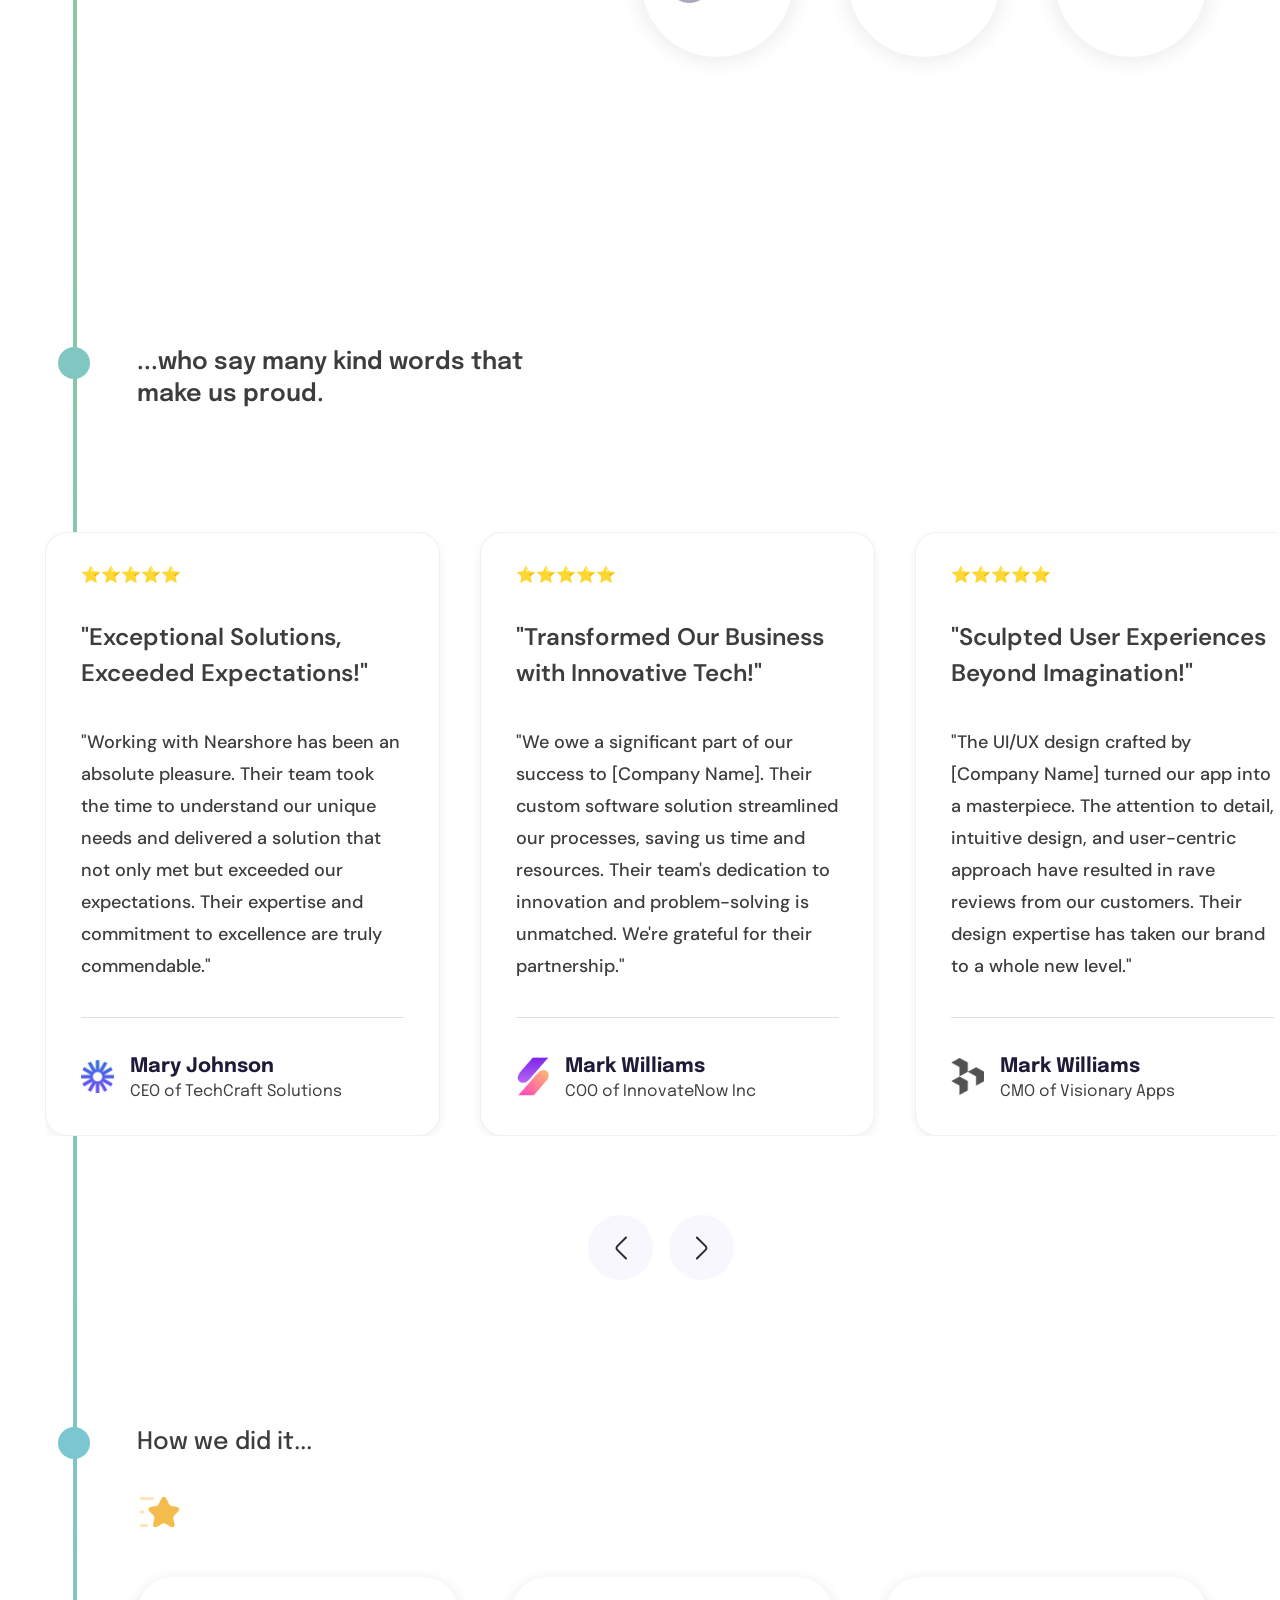
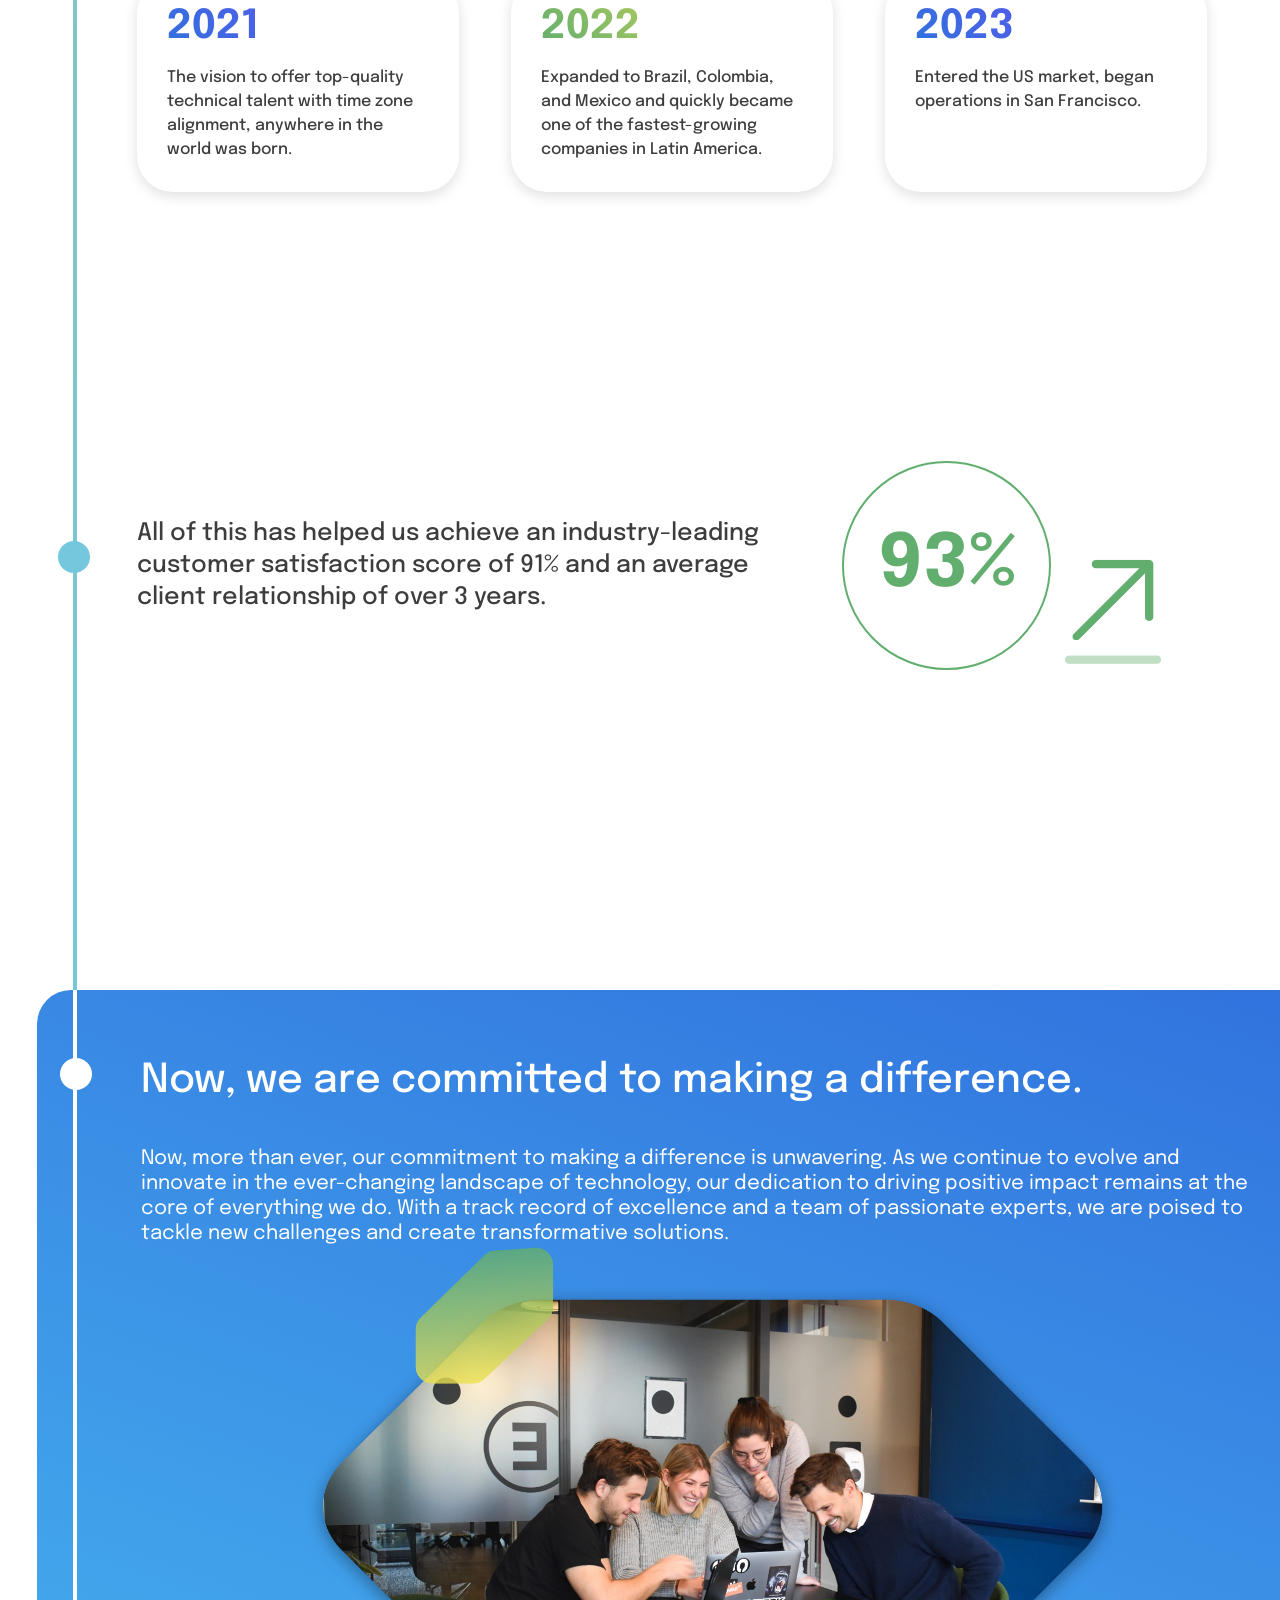
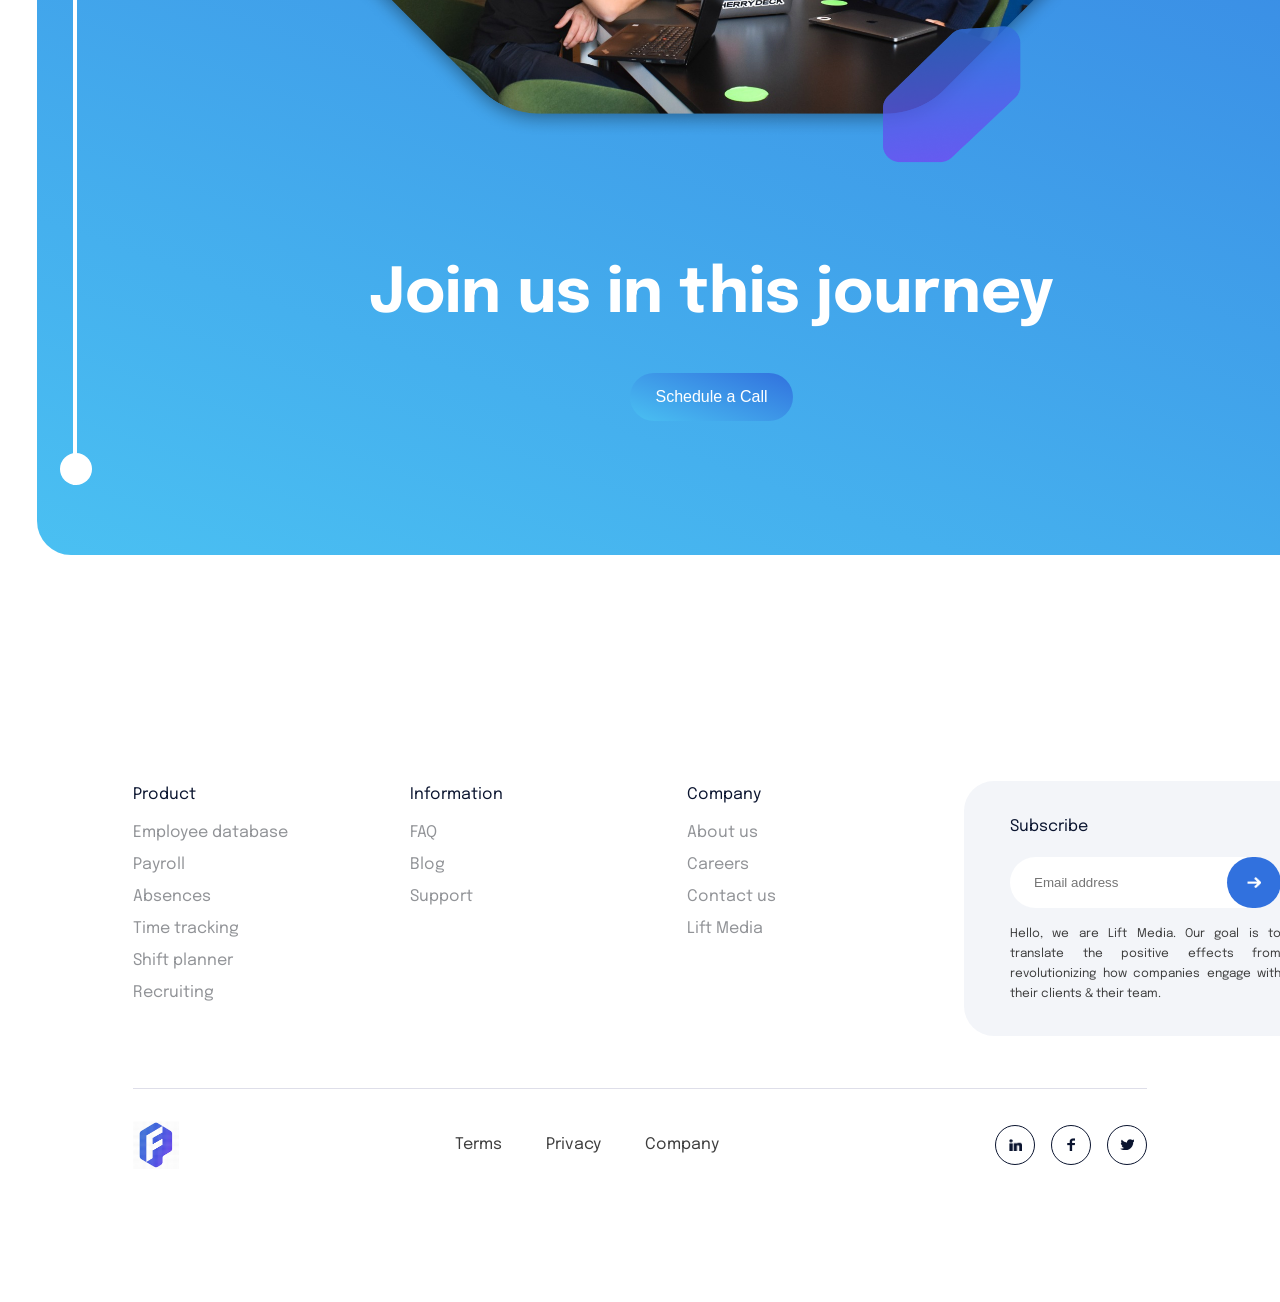
==== commit 0df6a590: "complete css" ====
--- a/tech-services/about.html
+++ b/tech-services/about.html
@@ -1,385 +1,462 @@
 <html>
-
-<head>
-  <title>Tech Services Landing Page</title>
-  <link rel="stylesheet" href="styles.css" />
-</head>
-
-<body>
-  <header>
-    <img src="./images/Logo.png" alt="Logo" width="47" height="47" />
-
-    <nav class="navigation-menu">
-      <span>Home</span>
-      <span>About us</span>
-      <span>Blog</span>
-      <span>Services</span>
-      <span>Contact</span>
-    </nav>
-
-    <nav class="lang-call">
-      <div class="lang-selection">
-        <span>EN</span>
-        <img src="./images/arrow-down.svg" alt="Arrow down" />
-      </div>
-
-      <button class="btn btn-primary">Schedule a Call</button>
-    </nav>
-  </header>
-
-  <main>
-    <section class="about">
-      <!-- About Us Section -->
-      <section class="about-us">
-        <div class="brick">
-          <img src="./images/brick_1.png" alt="Brick 1" width="65" />
-        </div>
-
-        <h2 class="title">About Us</h2>
-
-        <p class="description">
-          For more than ten years, we’ve collaborated with industry pioneers
-          to swiftly expand their teams and address their business obstacles.
-        </p>
-
-        <p class="detail">
-          At Nerdshore.io, we are driven by the belief that technology can
-          transform businesses and elevate their potential. Founded in [Year],
-          we have been on a mission to empower organizations with innovative
-          solutions that drive growth, efficiency, and success.
-        </p>
-
-        <div class="image-container">
-          <img src="./images/Image_1.png" alt="Team working on laptops" width="430" />
-        </div>
-      </section>
-
-      <!-- Our Story Section -->
-      <section class="our-story">
-        <div class="brick">
-          <img src="./images/brick_2.png" alt="Brick 1" width="65" />
-        </div>
-
-        <h2 class="title">Our Story</h2>
-
-        <p class="detail">
-          Our journey began when a group of passionate technologists saw the
-          untapped potential of technology to revolutionize industries. With a
-          shared vision, we embarked on a mission to bridge the gap between
-          cutting-edge technology and businesses seeking to harness its power.
-          Over the years, we have evolved into a team of experts who thrive on
-          challenges, creativity, and collaboration.
-        </p>
-
-        <div class="image-container">
-          <img src="./images/Image_2.png" alt="Team collaborating in a library" width="400" />
-        </div>
-      </section>
-
-      <!-- Since then -->
-      <section class="since">
-        <div class="circle-point"></div>
-
-        <h1 class="title">
-          Since then...
-        </h1>
-
-        <div style="display: flex; align-items: center; gap: 16px;">
+  <head>
+    <title>Tech Services Landing Page</title>
+    <link rel="stylesheet" href="styles.css" />
+  </head>
+
+  <body>
+    <header>
+      <img src="./images/Logo.png" alt="Logo" width="47" height="47" />
+
+      <nav class="navigation-menu">
+        <span>Home</span>
+        <span>About us</span>
+        <span>Blog</span>
+        <span>Services</span>
+        <span>Contact</span>
+      </nav>
+
+      <nav class="lang-call">
+        <div class="lang-selection">
+          <span>EN</span>
+          <img src="./images/arrow-down.svg" alt="Arrow down" />
+        </div>
+
+        <button class="btn btn-primary">Schedule a Call</button>
+      </nav>
+    </header>
+
+    <main>
+      <section class="about">
+        <!-- About Us Section -->
+        <section class="about-us">
+          <div class="brick">
+            <img src="./images/brick_1.png" alt="Brick 1" width="65" />
+          </div>
+
+          <h2 class="title">About Us</h2>
+
+          <p class="description">
+            For more than ten years, we’ve collaborated with industry pioneers
+            to swiftly expand their teams and address their business obstacles.
+          </p>
+
           <p class="detail">
-            We've completed more than 1,200 projects for over 500 distinct enterprises.
-          </p>
-          <img src="./images/medal-star.png" alt="Medal star" width="116">
-        </div>
-      </section>
-
-      <!-- Yearly -->
-      <section class="yearly">
-        <div class="circle-point"></div>
-
-        <h1 class="title">
-          Every year our software developers, QA engineers, designers, and project managers work on hundreds of exciting
-          projects...
-        </h1>
-
-        <div class="avatar-container">
-          <div class="avatar-job">
-            <img src="./images/brick_2.png" alt="Brick 2" width="130">
-          </div>
-          <div class="avatar-job">
-            <img src="./images/Avatar_1.png" alt="Avatar 1" width="209">
-            <p>Software Developers</p>
-          </div>
-          <div class="avatar-job">
-            <img src="./images/avatar_2.png" alt="Avatar 2" width="209">
-            <p>QA Engineers</p>
-          </div>
-          <div class="avatar-job">
-            <img src="./images/avatar_3.png" alt="Avatar 3" width="209">
-            <p>UX Designers</p>
-          </div>
-          <div class="avatar-job">
-            <img src="./images/avatar_4.png" alt="Avatar 4" width="209">
-            <p>Data Scientists</p>
-          </div>
-          <div class="avatar-job">
-            <img src="./images/avatar_5.png" alt="Avatar 5" width="209">
-            <p>Project Managers</p>
-          </div>
-          <div class="avatar-job">
-            <img src="./images/brick_1.png" alt="Brick 1" width="130">
-          </div>
-        </div>
-      </section>
-
-      <section class="start-up">
-        <div class="circle-point"></div>
-
-        <p class="title">
-          ...in startups to Fortune 500 companies, such as Google, Pinterest, Rolls Royce, and many, many more...
-        </p>
-
-        <div class="companies">
-          <div class="comp-container">
-            <img src="./images/samsung.png" alt="Samsung" width="115">
-          </div>
-          <div class="comp-container">
-            <img src="./images/microsoft.png" alt="Microsoft" width="132">
-          </div>
-          <div class="comp-container">
-            <img src="./images/google.png" alt="Google" width="126">
-          </div>
-          <div class="comp-container">
-            <img src="./images/slack.png" alt="Slack" width="119">
-          </div>
-          <div class="comp-container">
-            <img src="./images/slack.png" alt="Slack" width="119">
-          </div>
-          <div class="comp-container">
-            <img src="./images/lg.png" alt="LG" width="101">
-          </div>
-          <div class="comp-container">
-            <img src="./images/lg.png" alt="LG" width="101">
-          </div>
-          <div class="comp-container">
-            <img src="./images/sony.png" alt="Sony" width="106">
-          </div>
-          <div class="comp-container">
-            <img src="./images/sony.png" alt="Sony" width="106">
-          </div>
-        </div>
-      </section>
-
-      <section class="review-slide">
-        <div class="circle-point"></div>
-        <p class="title">
-          ...who say many kind words that make us proud.
-        </p>
-
-        <div class="review-container">
-          <div class="slide">
-            <div class="review">
-              <div class="star">⭐⭐⭐⭐⭐</div>
-              <h3 class="title">"Exceptional Solutions, Exceeded Expectations!"</h3>
-              <p class="detail">
-                "Working with Nearshore has been an absolute pleasure. Their team took the time to understand our unique
-                needs and delivered a solution that not only met but exceeded our expectations. Their expertise and
-                commitment to excellence are truly commendable."
-              </p>
-              <div class="divider"></div>
-              <div class="info">
-                <img src="./images/loom.png" alt="Loom" width="33">
-                <div class="info-detail">
-                  <p class="name">Mary Johnson</p>
-                  <p class="company">CEO of TechCraft Solutions</p>
+            At Nerdshore.io, we are driven by the belief that technology can
+            transform businesses and elevate their potential. Founded in [Year],
+            we have been on a mission to empower organizations with innovative
+            solutions that drive growth, efficiency, and success.
+          </p>
+
+          <div class="image-container">
+            <img
+              src="./images/Image_1.png"
+              alt="Team working on laptops"
+              width="430"
+            />
+          </div>
+        </section>
+
+        <!-- Our Story Section -->
+        <section class="our-story">
+          <div class="brick">
+            <img src="./images/brick_2.png" alt="Brick 1" width="65" />
+          </div>
+
+          <h2 class="title">Our Story</h2>
+
+          <p class="detail">
+            Our journey began when a group of passionate technologists saw the
+            untapped potential of technology to revolutionize industries. With a
+            shared vision, we embarked on a mission to bridge the gap between
+            cutting-edge technology and businesses seeking to harness its power.
+            Over the years, we have evolved into a team of experts who thrive on
+            challenges, creativity, and collaboration.
+          </p>
+
+          <div class="image-container">
+            <img
+              src="./images/Image_2.png"
+              alt="Team collaborating in a library"
+              width="400"
+            />
+          </div>
+        </section>
+
+        <!-- Since then -->
+        <section class="since">
+          <div class="circle-point"></div>
+
+          <h1 class="title">Since then...</h1>
+
+          <div style="display: flex; align-items: center; gap: 16px">
+            <p class="detail">
+              We've completed more than 1,200 projects for over 500 distinct
+              enterprises.
+            </p>
+            <img src="./images/medal-star.png" alt="Medal star" width="116" />
+          </div>
+        </section>
+
+        <!-- Yearly -->
+        <section class="yearly">
+          <div class="circle-point"></div>
+
+          <h1 class="title">
+            Every year our software developers, QA engineers, designers, and
+            project managers work on hundreds of exciting projects...
+          </h1>
+
+          <div class="avatar-container">
+            <div class="avatar-job">
+              <img src="./images/brick_2.png" alt="Brick 2" width="130" />
+            </div>
+            <div class="avatar-job">
+              <img src="./images/Avatar_1.png" alt="Avatar 1" width="209" />
+              <p>Software Developers</p>
+            </div>
+            <div class="avatar-job">
+              <img src="./images/avatar_2.png" alt="Avatar 2" width="209" />
+              <p>QA Engineers</p>
+            </div>
+            <div class="avatar-job">
+              <img src="./images/avatar_3.png" alt="Avatar 3" width="209" />
+              <p>UX Designers</p>
+            </div>
+            <div class="avatar-job">
+              <img src="./images/avatar_4.png" alt="Avatar 4" width="209" />
+              <p>Data Scientists</p>
+            </div>
+            <div class="avatar-job">
+              <img src="./images/avatar_5.png" alt="Avatar 5" width="209" />
+              <p>Project Managers</p>
+            </div>
+            <div class="avatar-job">
+              <img src="./images/brick_1.png" alt="Brick 1" width="130" />
+            </div>
+          </div>
+        </section>
+
+        <section class="start-up">
+          <div class="circle-point"></div>
+
+          <p class="title">
+            ...in startups to Fortune 500 companies, such as Google, Pinterest,
+            Rolls Royce, and many, many more...
+          </p>
+
+          <div class="companies">
+            <div class="comp-container">
+              <img src="./images/samsung.png" alt="Samsung" width="115" />
+            </div>
+            <div class="comp-container">
+              <img src="./images/microsoft.png" alt="Microsoft" width="132" />
+            </div>
+            <div class="comp-container">
+              <img src="./images/google.png" alt="Google" width="126" />
+            </div>
+            <div class="comp-container">
+              <img src="./images/slack.png" alt="Slack" width="119" />
+            </div>
+            <div class="comp-container">
+              <img src="./images/slack.png" alt="Slack" width="119" />
+            </div>
+            <div class="comp-container">
+              <img src="./images/lg.png" alt="LG" width="101" />
+            </div>
+            <div class="comp-container">
+              <img src="./images/lg.png" alt="LG" width="101" />
+            </div>
+            <div class="comp-container">
+              <img src="./images/sony.png" alt="Sony" width="106" />
+            </div>
+            <div class="comp-container">
+              <img src="./images/sony.png" alt="Sony" width="106" />
+            </div>
+          </div>
+        </section>
+
+        <section class="review-slide">
+          <div class="circle-point"></div>
+          <p class="title">...who say many kind words that make us proud.</p>
+
+          <div class="review-container">
+            <div class="slide">
+              <div class="review">
+                <div class="star">⭐⭐⭐⭐⭐</div>
+                <h3 class="title">
+                  "Exceptional Solutions, Exceeded Expectations!"
+                </h3>
+                <p class="detail">
+                  "Working with Nearshore has been an absolute pleasure. Their
+                  team took the time to understand our unique needs and
+                  delivered a solution that not only met but exceeded our
+                  expectations. Their expertise and commitment to excellence are
+                  truly commendable."
+                </p>
+                <div class="divider"></div>
+                <div class="info">
+                  <img src="./images/loom.png" alt="Loom" width="33" />
+                  <div class="info-detail">
+                    <p class="name">Mary Johnson</p>
+                    <p class="company">CEO of TechCraft Solutions</p>
+                  </div>
                 </div>
               </div>
-            </div>
-            <div class="review">
-              <div class="star">⭐⭐⭐⭐⭐</div>
-              <h3 class="title">"Transformed Our Business with Innovative Tech!"</h3>
-              <p class="detail">
-                "We owe a significant part of our success to [Company Name]. Their custom software solution streamlined
-                our processes, saving us time and resources. Their team's dedication to innovation and problem-solving
-                is
-                unmatched. We're grateful for their partnership."
-              </p>
-              <div class="divider"></div>
-              <div class="info">
-                <img src="./images/innovate.png" alt="Innovative" width="33">
-                <div class="info-detail">
-                  <p class="name">Mark Williams</p>
-                  <p class="company">COO of InnovateNow Inc</p>
+              <div class="review">
+                <div class="star">⭐⭐⭐⭐⭐</div>
+                <h3 class="title">
+                  "Transformed Our Business with Innovative Tech!"
+                </h3>
+                <p class="detail">
+                  "We owe a significant part of our success to [Company Name].
+                  Their custom software solution streamlined our processes,
+                  saving us time and resources. Their team's dedication to
+                  innovation and problem-solving is unmatched. We're grateful
+                  for their partnership."
+                </p>
+                <div class="divider"></div>
+                <div class="info">
+                  <img
+                    src="./images/innovate.png"
+                    alt="Innovative"
+                    width="33"
+                  />
+                  <div class="info-detail">
+                    <p class="name">Mark Williams</p>
+                    <p class="company">COO of InnovateNow Inc</p>
+                  </div>
                 </div>
               </div>
-            </div>
-            <div class="review">
-              <div class="star">⭐⭐⭐⭐⭐</div>
-              <h3 class="title">"Sculpted User Experiences Beyond Imagination!"</h3>
-              <p class="detail">
-                "The UI/UX design crafted by [Company Name] turned our app into a masterpiece. The attention to detail,
-                intuitive design, and user-centric approach have resulted in rave reviews from our customers. Their
-                design
-                expertise has taken our brand to a whole new level."
-              </p>
-              <div class="divider"></div>
-              <div class="info">
-                <img src="./images/visionary.png" alt="Visionary" width="33">
-                <div class="info-detail">
-                  <p class="name">Mark Williams</p>
-                  <p class="company">CMO of Visionary Apps</p>
+              <div class="review">
+                <div class="star">⭐⭐⭐⭐⭐</div>
+                <h3 class="title">
+                  "Sculpted User Experiences Beyond Imagination!"
+                </h3>
+                <p class="detail">
+                  "The UI/UX design crafted by [Company Name] turned our app
+                  into a masterpiece. The attention to detail, intuitive design,
+                  and user-centric approach have resulted in rave reviews from
+                  our customers. Their design expertise has taken our brand to a
+                  whole new level."
+                </p>
+                <div class="divider"></div>
+                <div class="info">
+                  <img
+                    src="./images/visionary.png"
+                    alt="Visionary"
+                    width="33"
+                  />
+                  <div class="info-detail">
+                    <p class="name">Mark Williams</p>
+                    <p class="company">CMO of Visionary Apps</p>
+                  </div>
                 </div>
               </div>
-            </div>
-            <div class="review">
-              <div class="star">⭐⭐⭐⭐⭐</div>
-              <h3 class="title">"Sculpted User Experiences Beyond Imagination!"</h3>
-              <p class="detail">
-                "The UI/UX design crafted by [Company Name] turned our app into a masterpiece. The attention to detail,
-                intuitive design, and user-centric approach have resulted in rave reviews from our customers. Their
-                design
-                expertise has taken our brand to a whole new level."
-              </p>
-              <div class="divider"></div>
-              <div class="info">
-                <img src="./images/visionary.png" alt="Visionary" width="33">
-                <div class="info-detail">
-                  <p class="name">Emily Clark</p>
-                  <p class="company">CMO of Visionary Apps</p>
+              <div class="review">
+                <div class="star">⭐⭐⭐⭐⭐</div>
+                <h3 class="title">
+                  "Sculpted User Experiences Beyond Imagination!"
+                </h3>
+                <p class="detail">
+                  "The UI/UX design crafted by [Company Name] turned our app
+                  into a masterpiece. The attention to detail, intuitive design,
+                  and user-centric approach have resulted in rave reviews from
+                  our customers. Their design expertise has taken our brand to a
+                  whole new level."
+                </p>
+                <div class="divider"></div>
+                <div class="info">
+                  <img
+                    src="./images/visionary.png"
+                    alt="Visionary"
+                    width="33"
+                  />
+                  <div class="info-detail">
+                    <p class="name">Emily Clark</p>
+                    <p class="company">CMO of Visionary Apps</p>
+                  </div>
                 </div>
               </div>
             </div>
-          </div>
-
-          <div class="control-btns">
-            <button class="btn">
-              <img src="./images/arrow-right.svg" alt="Arrow right">
+
+            <div class="control-btns">
+              <button class="btn">
+                <img src="./images/arrow-right.svg" alt="Arrow right" />
+              </button>
+              <button class="btn">
+                <img src="./images/arrow-left.svg" alt="Arrow left" />
+              </button>
+            </div>
+          </div>
+        </section>
+
+        <section class="how">
+          <div class="circle-point"></div>
+          <p class="title">How we did it...</p>
+
+          <img
+            src="./images/star.png"
+            alt="Star"
+            width="46"
+            style="margin-bottom: 42px"
+          />
+
+          <div class="years">
+            <div class="left">
+              <h2 class="year-gradient">2021</h2>
+              <p class="detail">
+                The vision to offer top-quality technical talent with time zone
+                alignment, anywhere in the world was born.
+              </p>
+            </div>
+
+            <div class="center">
+              <h2 class="year-gradient">2022</h2>
+              <p class="detail">
+                Expanded to Brazil, Colombia, and Mexico and quickly became one
+                of the fastest-growing companies in Latin America.
+              </p>
+            </div>
+
+            <div class="right">
+              <h2 class="year-gradient">2023</h2>
+              <p class="detail">
+                Entered the US market, began operations in San Francisco.
+              </p>
+            </div>
+          </div>
+        </section>
+
+        <section class="satisfaction">
+          <div class="circle-point"></div>
+
+          <p class="title">
+            All of this has helped us achieve an industry-leading customer
+            satisfaction score of 91% and an average client relationship of over
+            3 years.
+          </p>
+          <div style="display: flex; align-items: end">
+            <div class="percentage">93%</div>
+            <img src="./images/send.png" alt="Send" width="124" />
+          </div>
+        </section>
+
+        <section class="join-us">
+          <div class="container">
+            <div class="box">
+              <div class="circle-point"></div>
+              <div class="circle-point"></div>
+              <h1 class="title">
+                Now, we are committed to making a difference.
+              </h1>
+              <p class="detail">
+                Now, more than ever, our commitment to making a difference is
+                unwavering. As we continue to evolve and innovate in the
+                ever-changing landscape of technology, our dedication to driving
+                positive impact remains at the core of everything we do. With a
+                track record of excellence and a team of passionate experts, we
+                are poised to tackle new challenges and create transformative
+                solutions.
+              </p>
+              <div
+                style="
+                  display: flex;
+                  flex-direction: column;
+                  align-items: center;
+                  gap: 32px;
+                "
+              >
+                <img
+                  style="margin-bottom: 50px"
+                  src="./images/Group_3.png"
+                  alt="Group_3"
+                  width="820"
+                />
+                <p
+                  style="
+                    font-size: 62px;
+                    font-weight: 700;
+                    line-height: 92px;
+                    color: white;
+                  "
+                >
+                  Join us in this journey
+                </p>
+                <button class="btn btn-gradient">Schedule a Call</button>
+              </div>
+            </div>
+          </div>
+        </section>
+      </section>
+    </main>
+
+    <footer>
+      <section class="up">
+        <div class="product">
+          <h5>Product</h5>
+          <p>Employee database</p>
+          <p>Payroll</p>
+          <p>Absences</p>
+          <p>Time tracking</p>
+          <p>Shift planner</p>
+          <p>Recruiting</p>
+        </div>
+        <div class="information">
+          <h5>Information</h5>
+          <p>FAQ</p>
+          <p>Blog</p>
+          <p>Support</p>
+        </div>
+        <div class="company">
+          <h5>Company</h5>
+          <p>About us</p>
+          <p>Careers</p>
+          <p>Contact us</p>
+          <p>Lift Media</p>
+        </div>
+
+        <div class="subscribe">
+          <h6>Subscribe</h6>
+          <div class="email-input">
+            <input type="text" placeholder="Email address" />
+            <button class="btn btn-primary">
+              <img
+                src="./images/arrow_right.png"
+                alt="Arrow right"
+                width="14"
+              />
             </button>
-            <button class="btn">
-              <img src="./images/arrow-left.svg" alt="Arrow left">
-            </button>
-          </div>
+          </div>
+          <p class="detail">
+            Hello, we are Lift Media. Our goal is to translate the positive
+            effects from revolutionizing how companies engage with their clients
+            & their team.
+          </p>
         </div>
       </section>
 
-      <section class="how">
-        <div class="circle-point"></div>
-        <p class="title">
-          How we did it...
-        </p>
-
-        <img src="./images/star.png" alt="Star" width="46" style="margin-bottom: 42px;">
-
-        <div class="years">
-          <div class="left">
-            <h2 class="year-gradient">2021</h2>
-            <p class="detail">
-              The vision to offer top-quality technical talent with time zone alignment, anywhere in the world was
-              born.
-            </p>
-          </div>
-
-          <div class="center">
-            <h2 class="year-gradient">2022</h2>
-            <p class="detail">
-              Expanded to Brazil, Colombia, and Mexico and quickly became one of the fastest-growing companies in Latin
-              America.
-            </p>
-          </div>
-
-          <div class="right">
-            <h2 class="year-gradient">2023</h2>
-            <p class="detail">
-              Entered the US market, began operations in San Francisco.
-            </p>
+      <div class="divider"></div>
+
+      <section class="down">
+        <img src="./images/Logo.png" alt="Logo" width="46" />
+        <ul>
+          <li>Terms</li>
+          <li>Privacy</li>
+          <li>Company</li>
+        </ul>
+        <div class="social">
+          <div class="icon-container">
+            <img src="./images/linkedIn.png" alt="LinkedIn" width="13" />
+          </div>
+          <div class="icon-container">
+            <img src="./images/facebook.png" alt="Facebook" width="8" />
+          </div>
+          <div class="icon-container">
+            <img src="./images/twitter.png" alt="Twitter" width="14" />
           </div>
         </div>
       </section>
-
-      <section class="sastifaction">
-        <p class="title">
-          All of this has helped us achieve an industry-leading customer satisfaction score of 91% and an average client
-          relationship of over 3 years.
-        </p>
-        <div class="percentage">93%</div>
-        <img src="./images/send.png" alt="Send" width="124">
-      </section>
-
-      <section class="join-us">
-        <h1>Now, we are committed to making a difference.</h1>
-        <p>
-          Now, more than ever, our commitment to making a difference is unwavering. As we continue to evolve and
-          innovate in the ever-changing landscape of technology, our dedication to driving positive impact remains at
-          the core of everything we do. With a track record of excellence and a team of passionate experts, we are
-          poised to tackle new challenges and create transformative solutions.
-        </p>
-        <img src="./images/Group_3.png" alt="Group_3" width="820">
-        <p>Join us in this journey</p>
-        <button class="btn btn-gradient">Schedule a Call</button>
-      </section>
-    </section>
-  </main>
-
-  <footer>
-    <section class="up">
-      <div class="product">
-        <h5>Product</h5>
-        <p>Employee database</p>
-        <p>Payroll</p>
-        <p>Absences</p>
-        <p>Time tracking</p>
-        <p>Shift planner</p>
-        <p>Recruiting</p>
-      </div>
-      <div class="information">
-        <h5>Information</h5>
-        <p>FAQ</p>
-        <p>Blog</p>
-        <p>Support</p>
-      </div>
-      <div class="comparny">
-        <h5>Company</h5>
-        <p>About us</p>
-        <p>Careers</p>
-        <p>Contact us</p>
-        <p>Lift Media</p>
-      </div>
-      <div class="subscribe">
-        <h6>Subscribe</h6>
-        <div class="email-input">
-          <input type="text">
-          <button class="btn btn-primary">
-            <img src="./images/arrow-right.svg" alt="Arrow right">
-          </button>
-        </div>
-        <p>
-          Hello, we are Lift Media. Our goal is to translate the positive effects from revolutionizing how companies
-          engage with their clients & their team.
-        </p>
-      </div>
-    </section>
-
-    <div class="divider"></div>
-
-    <section class="down">
-      <img src="./images/Logo.png" alt="Logo" width="46">
-      <ul>
-        <li>Terms</li>
-        <li>Privacy</li>
-        <li>Company</li>
-      </ul>
-      <div class="social">
-        <div class="linkedin">
-          <img src="" alt="">
-        </div>
-        <div class="linkedin">
-          <img src="" alt="">
-        </div>
-        <div class="linkedin">
-          <img src="" alt="">
-        </div>
-      </div>
-    </section>
-  </footer>
-</body>
-
-</html>+    </footer>
+  </body>
+</html>
--- a/tech-services/styles.css
+++ b/tech-services/styles.css
@@ -1,4 +1,4 @@
-@import url('https://fonts.googleapis.com/css2?family=DM+Sans:ital,opsz,wght@0,9..40,100..1000;1,9..40,100..1000&family=Epilogue:ital,wght@0,100..900;1,100..900&display=swap');
+@import url("https://fonts.googleapis.com/css2?family=DM+Sans:ital,opsz,wght@0,9..40,100..1000;1,9..40,100..1000&family=Epilogue:ital,wght@0,100..900;1,100..900&display=swap");
 
 :root {
   --primary-color: #3171de;
@@ -11,13 +11,16 @@
 }
 
 body {
+  width: 100vw;
+  height: 100vh;
   font-family: "Epilogue", sans-serif;
   font-optical-sizing: auto;
   font-weight: 400;
   font-style: normal;
   line-height: 16px;
-  color: #3D3D3D;
+  color: #3d3d3d;
   background-color: #fff;
+  overflow-x: hidden;
 }
 
 ul,
@@ -47,7 +50,7 @@
   margin-bottom: 16px;
   font-size: 20px;
   font-weight: 600;
-  color: #F3BC4C;
+  color: #f3bc4c;
   text-transform: uppercase;
 }
 
@@ -83,6 +86,11 @@
   border-radius: 999px;
 }
 
+.divider {
+  width: 100%;
+  border-top: 1px solid #dedee9;
+}
+
 /* ----- Header ----- */
 header {
   display: flex;
@@ -133,7 +141,7 @@
   width: 100%;
   height: fit-content;
   border-left: 4px solid;
-  border-image: linear-gradient(180deg, #6CC6F3 0%, #97C686 30%, #97C686 70%, #6CC6F3 100%) 1;
+  border-image: linear-gradient(180deg, #6cc6f3 0%, #97c686 26%, #6cc6f3 100%) 1;
   border-radius: 8px;
 }
 
@@ -185,7 +193,7 @@
 .since .circle-point,
 .yearly .circle-point,
 .start-up .circle-point {
-  background-color: #94C790;
+  background-color: #94c790;
 }
 
 .since .title,
@@ -292,7 +300,7 @@
 }
 
 .start-up .circle-point {
-  transform: translate(0, 255px);
+  top: 255px;
 }
 
 .start-up .title,
@@ -328,7 +336,7 @@
 }
 
 .review-slide .circle-point {
-  background-color: #81C7C1;
+  background-color: #81c7c1;
 }
 
 .review-slide .review-container {
@@ -355,7 +363,7 @@
   gap: 35px;
   padding: 35px;
   min-width: 395px;
-  border: 1px solid #F0F0F6;
+  border: 1px solid #f0f0f6;
   border-radius: 22px;
   box-shadow: 0 3px 9px rgba(13, 10, 44, 0.06);
   background: white;
@@ -379,15 +387,10 @@
   word-wrap: break-word;
 }
 
-.review-slide .review .divider {
-  width: 100%;
-  border-top: 1px solid #DEDEE9;
-}
-
 .review-slide .review .info {
   display: flex;
   align-items: center;
-  gap: 12px;
+  gap: 16px;
 }
 
 .review-slide .review .info-detail .name {
@@ -395,7 +398,7 @@
   font-size: 20px;
   font-weight: 700;
   line-height: 28px;
-  color: #1E1B39;
+  color: #1e1b39;
 }
 
 .review-slide .control-btns {
@@ -413,15 +416,17 @@
   align-items: center;
   justify-content: center;
   border-radius: 100px;
+  background: #f7f7fd;
 }
 
 /* How */
 .how {
   position: relative;
+  margin-bottom: 269px;
 }
 
 .how .circle-point {
-  background: #7AC7D2;
+  background: #7ac7d2;
 }
 
 .how .title {
@@ -460,41 +465,244 @@
 }
 
 .how .years .left .year-gradient {
-  background: linear-gradient(45deg, #3171DE, #704AF2);
+  background: linear-gradient(45deg, #3171de, #704af2);
   -webkit-background-clip: text;
   background-clip: text;
   color: transparent;
 }
 
 .how .years .center .year-gradient {
-  background: linear-gradient(45deg, #62AE6E, #EDE14F);
+  background: linear-gradient(45deg, #62ae6e, #ede14f);
   -webkit-background-clip: text;
   background-clip: text;
   color: transparent;
 }
 
 .how .years .right .year-gradient {
-  background: linear-gradient(45deg, #3171DE, #704AF2);
+  background: linear-gradient(45deg, #3171de, #704af2);
   -webkit-background-clip: text;
   background-clip: text;
   color: transparent;
 }
 
-/*
-@media (max-width: 768px) {
-  .section {
-    flex-direction: column;
-    text-align: center;
-    border-left: none;
-    border-top: 4px solid #e0f7ff;
-    padding-top: 20px;
-  }
-
-  .image-container {
-    margin-top: 20px;
-  }
-
-  .section-image {
-    max-width: 100%;
-  }
-} */+/* Satisfaction */
+.satisfaction {
+  position: relative;
+  margin-bottom: 320px;
+  display: flex;
+  align-items: center;
+  gap: 43px;
+}
+
+.satisfaction .circle-point {
+  background-color: #75c7de;
+  top: 80px;
+}
+
+.satisfaction .title {
+  width: 662px;
+  font-size: 24px;
+  font-weight: 500;
+  line-height: 32px;
+  word-wrap: break-word;
+}
+
+.percentage {
+  width: 209px;
+  height: 209px;
+  border-radius: 999px;
+  border: 2px solid #62ae6e;
+  display: flex;
+  align-items: center;
+  justify-content: center;
+  font-family: "DM Sans" sans-serif;
+  font-size: 73px;
+  font-weight: 700;
+  line-height: 99px;
+  color: #62ae6e;
+}
+
+/* Join us */
+.join-us {
+  position: relative;
+  height: 1150px;
+}
+
+.join-us .container {
+  position: absolute;
+  top: 0;
+  left: -100px;
+  width: 1345px;
+  padding: 0 36px 70px;
+  border-radius: 34px;
+  background: linear-gradient(200deg, #3171de, #4ac0f2);
+}
+
+.join-us .box {
+  position: relative;
+  width: 100%;
+  padding: 64px;
+  border-left: 4px solid white;
+}
+
+.join-us .box .circle-point:nth-child(1) {
+  background-color: white;
+  top: 68px;
+  left: -17px;
+}
+
+.join-us .box .circle-point:nth-child(2) {
+  background-color: white;
+  top: unset;
+  bottom: 0px;
+  left: -17px;
+}
+
+.join-us .box .title {
+  margin-bottom: 38px;
+  font-size: 40px;
+  font-weight: 500;
+  line-height: 54px;
+  color: white;
+}
+
+.join-us .box .detail {
+  width: 1110px;
+  font-size: 20px;
+  font-weight: 400;
+  line-height: 25px;
+  color: white;
+}
+
+.join-us .box .btn-gradient {
+  background: linear-gradient(200deg, #3171de, #4ac0f2);
+  color: white;
+}
+
+/* ----- Footer ----- */
+footer {
+  padding: 133px;
+  display: flex;
+  flex-direction: column;
+  gap: 32px;
+}
+
+/* Up */
+footer .up {
+  display: flex;
+  gap: 80px;
+  margin-bottom: 20px;
+}
+
+footer .up .product,
+footer .up .information,
+footer .up .company {
+  min-width: 197px;
+  display: flex;
+  flex-direction: column;
+  gap: 16px;
+}
+
+footer .up h5 {
+  font-size: 16px;
+  font-weight: 400;
+  line-height: 28px;
+  color: #0a142f;
+}
+
+footer .up .product p,
+footer .up .information p,
+footer .up .company p {
+  font-size: 16px;
+  font-weight: 400;
+  color: #919397;
+}
+
+footer .up .subscribe {
+  padding: 32px 46px;
+  display: flex;
+  flex-direction: column;
+  gap: 16px;
+  border-radius: 30px;
+  background: rgba(32, 60, 134, 0.05);
+}
+
+footer .up .subscribe h6 {
+  font-size: 16px;
+  font-weight: 400;
+  line-height: 28px;
+  color: #0a142f;
+}
+
+footer .up .subscribe .email-input {
+  display: flex;
+  align-items: center;
+  justify-content: space-between;
+  height: 51px;
+  border-radius: 30px;
+  background: #ffffff;
+  stroke: #e7e8f2;
+}
+
+footer .up .subscribe input {
+  padding: 12px 24px;
+  height: 100%;
+  border: none;
+  outline: none;
+  background: transparent;
+}
+
+footer .up .subscribe .btn {
+  min-width: 54px;
+  padding: 0;
+  height: 100%;
+}
+
+footer .up .subscribe .detail {
+  width: 100%;
+  font-size: 12px;
+  font-weight: 400;
+  line-height: 20px;
+  word-wrap: break-word;
+  overflow-wrap: break-word;
+  text-align: justify;
+}
+
+/* Down */
+footer .down {
+  display: flex;
+  justify-content: space-between;
+  align-items: center;
+  gap: 16px;
+}
+
+footer .down ul {
+  display: flex;
+  align-items: center;
+  gap: 44px;
+}
+
+footer .down li {
+  cursor: pointer;
+}
+
+footer .down li:hover {
+  color: var(--primary-color);
+}
+
+footer .down .social {
+  display: flex;
+  align-items: center;
+  gap: 16px;
+  cursor: pointer;
+}
+
+footer .down .social .icon-container {
+  display: flex;
+  align-items: center;
+  justify-content: center;
+  width: 40px;
+  height: 40px;
+  border: 1px solid #0a142f;
+  border-radius: 999px;
+}
